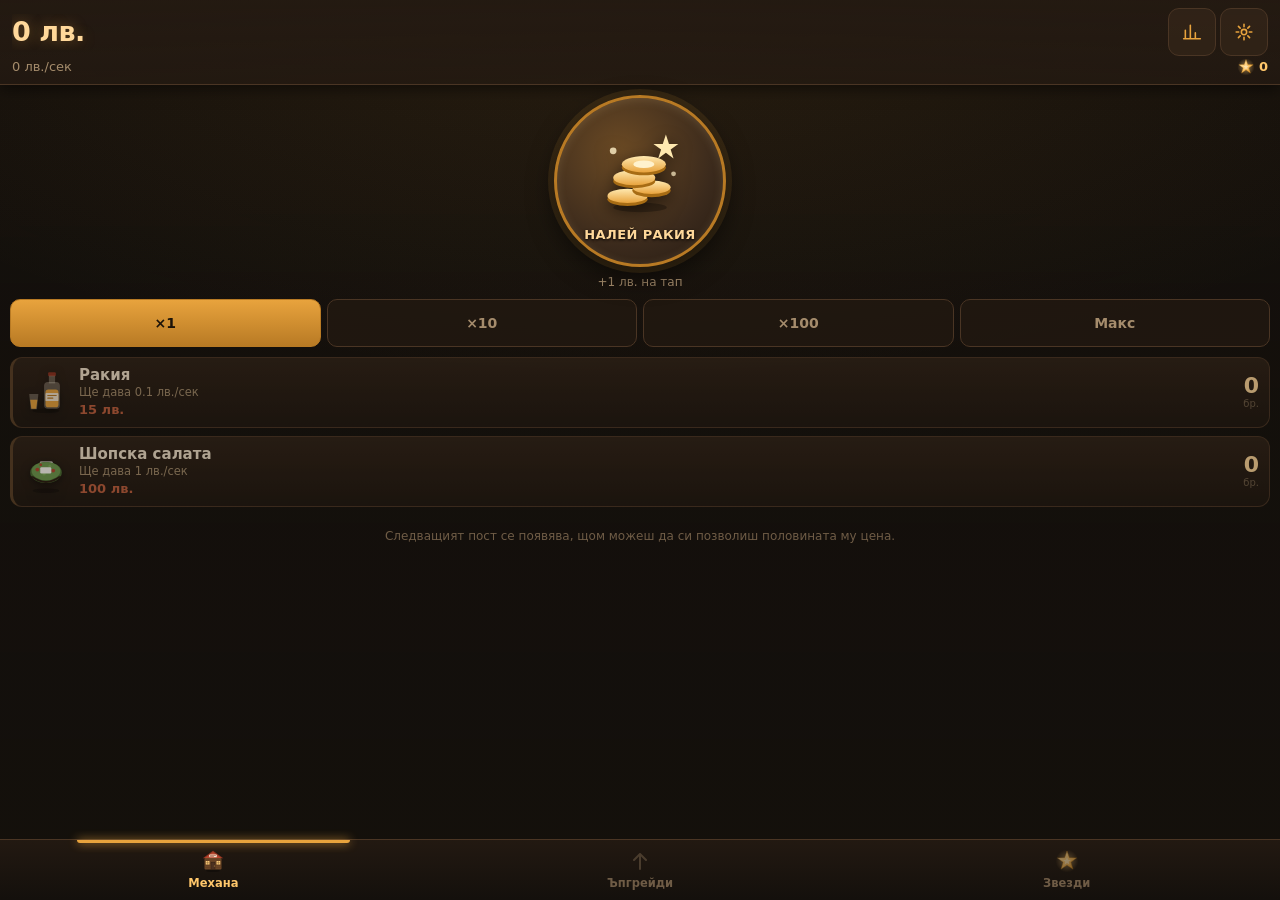
==== site/index.html @ 4d3630bf "Опакова играта като PWA и добавя публикуване през GitHub Pages Инсталируемост - manifest.webmanifest" ====
<!doctype html>
<html lang="bg">
<head>
<meta charset="utf-8">
<meta name="viewport" content="width=device-width, initial-scale=1, maximum-scale=1, user-scalable=no, viewport-fit=cover">
<meta name="color-scheme" content="dark">
<meta name="theme-color" content="#14100c">
<meta name="mobile-web-app-capable" content="yes">
<meta name="apple-mobile-web-app-status-bar-style" content="black-translucent">
<title>Механата</title>
<link rel="manifest" href="manifest.webmanifest">
<link rel="apple-touch-icon" href="apple-touch-icon.png">
<link rel="icon" href="icon-192.png" type="image/png">

<style>
:root{
  --bg:#14100c;
  --wood:#241a12;
  --wood2:#2f2118;
  --wood3:#3b2a1c;
  --line:#4a3524;
  --amber:#e8a33d;
  --amber-d:#b87a24;
  --gold:#ffc76b;
  --candle:#ffd89a;
  --text:#f2e3cb;
  --muted:#a58c6c;
  --dim:#6f5c46;
  --ok:#8fbf6a;
  --bad:#c0603e;
  --tab-h:60px;
  --hdr-h:74px;
}
*{box-sizing:border-box;margin:0;padding:0;
  -webkit-tap-highlight-color:transparent;
  -webkit-touch-callout:none;
  -webkit-user-select:none;user-select:none;
  touch-action:manipulation;}
html,body{height:100%;overflow:hidden;overscroll-behavior:none;background:var(--bg);}
body{
  font-family:system-ui,-apple-system,"Segoe UI",Roboto,"Noto Sans",Arial,sans-serif;
  color:var(--text);
  font-size:15px;
  line-height:1.3;
}
img{display:block;pointer-events:none;}
button{font:inherit;color:inherit;background:none;border:none;cursor:pointer;}

/* ---------- background ---------- */
#bg{position:fixed;inset:0;z-index:0;background-size:cover;background-position:center;
    filter:brightness(.28) saturate(.75);}
#bgTint{position:fixed;inset:0;z-index:1;pointer-events:none;
  background:
    radial-gradient(120% 70% at 50% 0%, rgba(232,163,61,.10), transparent 60%),
    linear-gradient(180deg, rgba(20,16,12,.72) 0%, rgba(20,16,12,.86) 45%, rgba(20,16,12,.95) 100%);}

/* ---------- shell ---------- */
#app{position:relative;z-index:2;display:flex;flex-direction:column;
  /* JS презаписва това с точния window.innerHeight — dvh не се поддържа
     от по-старите Android WebView-та и там списъците спираха да се скролват */
  height:100vh;height:100dvh;}

header{
  flex:0 0 auto;
  padding:calc(env(safe-area-inset-top) + 8px) 12px 8px;
  background:linear-gradient(180deg,rgba(36,26,18,.96),rgba(36,26,18,.80));
  border-bottom:1px solid var(--line);
  box-shadow:0 4px 14px rgba(0,0,0,.5);
}
.hrow1{display:flex;align-items:center;gap:8px;}
#money{font-size:27px;font-weight:800;letter-spacing:-.5px;color:var(--candle);
  text-shadow:0 0 14px rgba(232,163,61,.35);white-space:nowrap;
  overflow:hidden;text-overflow:ellipsis;flex:1 1 auto;min-width:0;}
.hbtns{display:flex;gap:4px;flex:0 0 auto;}
.hbtn{width:48px;height:48px;display:grid;place-items:center;border-radius:11px;
  border:1px solid var(--line);background:rgba(59,42,28,.55);}
.hbtn svg{width:20px;height:20px;fill:none;stroke:var(--amber);stroke-width:1.9;
  stroke-linecap:round;stroke-linejoin:round;}
.hbtn:active{background:rgba(232,163,61,.22);}
.hrow2{display:flex;align-items:center;gap:8px;margin-top:2px;}
#rate{font-size:13px;color:var(--muted);flex:1 1 auto;min-width:0;
  white-space:nowrap;overflow:hidden;text-overflow:ellipsis;}
#starBox{display:flex;align-items:center;gap:4px;flex:0 0 auto;
  font-size:13px;font-weight:700;color:var(--gold);}
#starBox img{width:18px;height:18px;}
#boostBar{display:none;margin-top:6px;font-size:12px;font-weight:700;
  color:#14100c;background:linear-gradient(90deg,var(--gold),var(--amber));
  border-radius:8px;padding:4px 8px;text-align:center;}
#boostBar.on{display:block;}

main{flex:1 1 auto;position:relative;min-height:0;}
.screen{position:absolute;inset:0;display:none;flex-direction:column;min-height:0;}
.screen.active{display:flex;}
.scroll{flex:1 1 auto;min-height:0;overflow-y:auto;overflow-x:hidden;
  -webkit-overflow-scrolling:touch;overscroll-behavior:contain;
  touch-action:pan-y;                 /* изрично, вместо да разчитаме на manipulation */
  padding:8px 10px 14px;}

/* ---------- tap zone ---------- */
.tapzone{flex:0 0 auto;display:grid;place-items:center;padding:10px 0 6px;position:relative;}
#tapBtn{width:172px;height:172px;border-radius:50%;position:relative;
  background:radial-gradient(circle at 38% 32%, #6b4a24 0%, #3b2a1c 62%, #241a12 100%);
  border:3px solid var(--amber-d);
  box-shadow:0 0 0 6px rgba(232,163,61,.10), 0 10px 26px rgba(0,0,0,.6),
             inset 0 2px 10px rgba(255,215,150,.16);
  display:grid;place-items:center;transition:transform .07s ease-out;}
#tapBtn img{width:92px;height:92px;margin-bottom:22px;
  filter:drop-shadow(0 4px 8px rgba(0,0,0,.55));}
#tapBtn .cap{position:absolute;bottom:20px;left:0;right:0;text-align:center;
  font-size:13px;font-weight:800;letter-spacing:.4px;color:var(--candle);
  text-shadow:0 1px 3px #000;}
#tapBtn.bump{transform:scale(.93);}
#tapHint{margin-top:2px;font-size:12px;color:var(--muted);text-align:center;}
.float{position:absolute;left:50%;top:44%;transform:translateX(-50%);
  font-size:19px;font-weight:800;color:var(--candle);text-shadow:0 2px 6px #000;
  pointer-events:none;animation:fly .85s ease-out forwards;white-space:nowrap;z-index:5;}
@keyframes fly{0%{opacity:1;transform:translate(-50%,0) scale(.9);}
  25%{transform:translate(-50%,-18px) scale(1.12);}
  100%{opacity:0;transform:translate(-50%,-78px) scale(1);}}
.float.crit{font-size:26px;color:#fff0c4;
  text-shadow:0 0 12px var(--amber),0 2px 6px #000;animation-duration:1.15s;}

/* превключвател за покупка на едро */
.buybar{display:flex;gap:6px;margin:0 0 10px;}
.buybar button{flex:1 1 0;min-height:48px;border-radius:10px;font-weight:800;font-size:14px;
  border:1px solid var(--line);background:rgba(36,26,18,.7);color:var(--muted);}
.buybar button.on{background:linear-gradient(180deg,var(--amber),var(--amber-d));
  color:#1d1409;border-color:var(--amber-d);}
.rqty{font-size:11px;color:var(--dim);}

/* ---------- lists ---------- */
.sechead{font-size:12px;font-weight:800;letter-spacing:1.4px;text-transform:uppercase;
  color:var(--dim);margin:10px 2px 6px;}
.sechead:first-child{margin-top:2px;}
/* подредба по полезност: изгодните горе, купените долу */
#upgList{display:flex;flex-direction:column;}
#upgList .sechead{order:-1;}
#upgList #upgHint{order:99;}

.row{width:100%;display:flex;align-items:center;gap:10px;text-align:left;
  background:linear-gradient(180deg,rgba(59,42,28,.72),rgba(36,26,18,.72));
  border:1px solid var(--line);border-left:3px solid var(--amber-d);
  border-radius:12px;padding:8px 10px;margin-bottom:8px;min-height:66px;}
.row:active{transform:scale(.985);}
.row.locked{opacity:.42;filter:grayscale(.55);border-left-color:#4a3524;}
.row.poor{opacity:.7;border-left-color:#5b4127;}
.row.done{opacity:.55;border-left-color:var(--ok);}
.row img.ic{width:46px;height:46px;flex:0 0 auto;
  filter:drop-shadow(0 2px 4px rgba(0,0,0,.5));}
.rmid{flex:1 1 auto;min-width:0;}
.rname{font-size:15px;font-weight:700;white-space:nowrap;overflow:hidden;text-overflow:ellipsis;}
.rsub{font-size:11.5px;color:var(--muted);white-space:nowrap;overflow:hidden;text-overflow:ellipsis;}
.rprice{font-size:13px;font-weight:800;color:var(--gold);margin-top:2px;}
.row.poor .rprice{color:var(--bad);}
.rright{flex:0 0 auto;text-align:right;min-width:34px;}
.rcount{font-size:22px;font-weight:800;color:var(--candle);line-height:1;}
.rtag{font-size:10px;color:var(--dim);}
.pop{animation:pop .5s cubic-bezier(.2,1.6,.4,1);}
@keyframes pop{0%{transform:scale(.6) translateY(14px);opacity:0;}
  60%{transform:scale(1.05) translateY(0);opacity:1;}100%{transform:scale(1);}}

/* ---------- panels ---------- */
.panel{background:linear-gradient(180deg,rgba(59,42,28,.7),rgba(36,26,18,.7));
  border:1px solid var(--line);border-radius:14px;padding:14px;margin-bottom:10px;}
.panel h2{font-size:16px;margin-bottom:8px;color:var(--candle);}
.panel p{font-size:13px;color:var(--muted);margin-bottom:6px;}
.big{font-size:30px;font-weight:800;color:var(--gold);
  display:flex;align-items:center;gap:8px;justify-content:center;margin:6px 0;}
.big img{width:30px;height:30px;}
.btn{display:block;width:100%;min-height:52px;border-radius:12px;font-weight:800;
  font-size:16px;border:1px solid var(--amber-d);
  background:linear-gradient(180deg,var(--amber),var(--amber-d));color:#1d1409;
  box-shadow:0 4px 0 #7d5216;margin-top:8px;}
.btn:active{transform:translateY(3px);box-shadow:0 1px 0 #7d5216;}
.btn[disabled]{opacity:.4;background:#4a3524;color:var(--muted);
  border-color:#4a3524;box-shadow:none;transform:none;}
.btn.ghost{background:rgba(59,42,28,.6);color:var(--text);border-color:var(--line);
  box-shadow:0 4px 0 #1c1309;}
.btn.danger{background:linear-gradient(180deg,#c0603e,#8d3f26);color:#fff;
  border-color:#8d3f26;box-shadow:0 4px 0 #5c2717;}
.stat{display:flex;justify-content:space-between;gap:10px;font-size:14px;
  padding:8px 2px;border-bottom:1px dashed rgba(122,92,62,.35);}
.stat:last-child{border-bottom:none;}
.stat b{color:var(--candle);font-weight:700;text-align:right;white-space:nowrap;}
.stat span{min-width:0;}

.achv{display:flex;gap:10px;align-items:center;padding:9px 10px;border-radius:11px;
  border:1px solid var(--line);margin-bottom:7px;background:rgba(36,26,18,.6);}
.achv.got{border-color:var(--ok);background:rgba(80,110,58,.16);}
.achv .amark{width:30px;height:30px;flex:0 0 auto;border-radius:50%;display:grid;
  place-items:center;font-size:15px;font-weight:800;border:1px solid var(--line);
  background:rgba(20,16,12,.7);color:var(--dim);}
.achv.got .amark{color:var(--ok);border-color:var(--ok);}
.achv .an{font-size:14px;font-weight:700;}
.achv .ad{font-size:11.5px;color:var(--muted);}
.achv:not(.got) .an{color:var(--dim);}

/* ---------- tabs ---------- */
nav{flex:0 0 auto;display:flex;
  border-top:1px solid var(--line);
  background:linear-gradient(180deg,rgba(36,26,18,.96),rgba(20,16,12,.99));
  padding-bottom:env(safe-area-inset-bottom);}
nav button{flex:1 1 0;min-height:var(--tab-h);min-width:48px;display:flex;
  flex-direction:column;align-items:center;justify-content:center;gap:3px;
  font-size:11.5px;font-weight:700;color:var(--dim);position:relative;padding:6px 2px;}
nav button img,nav button svg{width:24px;height:24px;opacity:.55;}
nav button svg{fill:none;stroke:currentColor;stroke-width:2;stroke-linecap:round;stroke-linejoin:round;}
nav button.active{color:var(--gold);}
nav button.active img,nav button.active svg{opacity:1;}
nav button.active::before{content:"";position:absolute;top:0;left:18%;right:18%;height:3px;
  border-radius:0 0 3px 3px;background:var(--amber);box-shadow:0 0 10px var(--amber);}
nav button .dot{position:absolute;top:7px;right:30%;width:8px;height:8px;border-radius:50%;
  background:var(--ok);box-shadow:0 0 8px var(--ok);display:none;}
nav button.hasnew .dot{display:block;}

/* ---------- modal ---------- */
#modalRoot{position:fixed;inset:0;z-index:60;display:none;
  align-items:center;justify-content:center;padding:18px;
  background:rgba(8,6,4,.78);backdrop-filter:blur(3px);}
#modalRoot.on{display:flex;}
.mbox{width:100%;max-width:340px;max-height:82vh;overflow-y:auto;
  background:linear-gradient(180deg,#3b2a1c,#241a12);
  border:1px solid var(--amber-d);border-radius:16px;padding:18px;
  box-shadow:0 18px 50px rgba(0,0,0,.75);animation:pop .28s ease-out;}
.mbox h3{font-size:19px;color:var(--candle);margin-bottom:10px;}
.mbox .mtxt{font-size:14px;color:var(--text);line-height:1.5;}
.mbox .mtxt em{color:var(--gold);font-style:normal;font-weight:800;}

/* ---------- full overlay screens ---------- */
.sheet{position:fixed;inset:0;z-index:50;display:none;flex-direction:column;
  background:linear-gradient(180deg,#1d150e,#14100c);}
.sheet.on{display:flex;}
.sheethdr{flex:0 0 auto;display:flex;align-items:center;gap:10px;
  padding:calc(env(safe-area-inset-top) + 10px) 12px 10px;
  border-bottom:1px solid var(--line);background:rgba(36,26,18,.9);}
.sheethdr h2{flex:1 1 auto;font-size:18px;color:var(--candle);}
.xbtn{width:48px;height:48px;display:grid;place-items:center;border-radius:12px;
  border:1px solid var(--line);font-size:22px;color:var(--amber);}
.sheet .scroll{padding:12px 12px calc(env(safe-area-inset-bottom) + 20px);}

/* ---------- toasts ---------- */
#toasts{position:fixed;left:10px;right:10px;z-index:70;
  top:calc(env(safe-area-inset-top) + 82px);
  display:flex;flex-direction:column;gap:7px;pointer-events:none;align-items:center;}
.toast{max-width:340px;width:100%;
  background:linear-gradient(180deg,#4a3520,#2b1f14);
  border:1px solid var(--amber);border-left:4px solid var(--gold);
  border-radius:11px;padding:7px 11px;box-shadow:0 8px 22px rgba(0,0,0,.6);
  animation:tin .3s ease-out;opacity:.97;}
.toast.out{animation:tout .35s ease-in forwards;}
.toast .tt{font-size:13px;font-weight:800;color:var(--gold);line-height:1.25;}
.toast .td{font-size:11.5px;color:var(--text);line-height:1.25;}
@keyframes tin{from{opacity:0;transform:translateY(-18px);}to{opacity:1;transform:none;}}
@keyframes tout{to{opacity:0;transform:translateY(-14px);}}

/* ---------- random event ---------- */
#eventHost{position:fixed;right:6px;top:38%;z-index:55;display:none;}
#eventHost.on{display:block;}
#eventBtn{width:74px;height:74px;display:grid;place-items:center;border-radius:50%;
  background:radial-gradient(circle,rgba(255,199,107,.32),rgba(255,199,107,0) 70%);
  animation:wob 1.1s ease-in-out infinite;}
#eventBtn img{width:60px;height:60px;filter:drop-shadow(0 0 12px rgba(255,199,107,.95));}
@keyframes wob{0%,100%{transform:scale(1) rotate(-7deg);}50%{transform:scale(1.14) rotate(7deg);}}

.hint{font-size:12px;color:var(--dim);text-align:center;padding:14px 6px;}
.warn{font-size:12px;color:var(--bad);text-align:center;padding:10px 6px;line-height:1.5;}
@media (max-height:620px){
  #tapBtn{width:150px;height:150px;}
  #tapBtn img{width:78px;height:78px;margin-bottom:20px;}
  #money{font-size:24px;}
}
</style>
</head>
<body>

<div id="bg"></div>
<div id="bgTint"></div>

<div id="app">

  <header>
    <div class="hrow1">
      <div id="money">0 лв.</div>
      <div class="hbtns">
        <button class="hbtn" id="btnStats" aria-label="Статистика">
          <svg viewBox="0 0 24 24"><path d="M4 20V10M10 20V4M16 20v-7M22 20H2"/></svg>
        </button>
        <button class="hbtn" id="btnSettings" aria-label="Настройки">
          <svg viewBox="0 0 24 24"><circle cx="12" cy="12" r="3.2"/><path d="M12 2.6v3M12 18.4v3M2.6 12h3M18.4 12h3M5.3 5.3l2.1 2.1M16.6 16.6l2.1 2.1M18.7 5.3l-2.1 2.1M7.4 16.6l-2.1 2.1"/></svg>
        </button>
      </div>
    </div>
    <div class="hrow2">
      <div id="rate">0 лв./сек</div>
      <div id="starBox"><img id="starIco" alt=""><span id="starNum">0</span></div>
    </div>
    <div id="boostBar"></div>
  </header>

  <main>
    <!-- ===== Механа ===== -->
    <section class="screen active" id="scr-mehana">
      <div class="tapzone">
        <button id="tapBtn" aria-label="Налей ракия">
          <img id="tapIco" alt="">
          <span class="cap">НАЛЕЙ РАКИЯ</span>
        </button>
      </div>
      <div id="tapHint">+0 лв. на тап</div>
      <div class="scroll" id="genList"></div>
    </section>

    <!-- ===== Ъпгрейди ===== -->
    <section class="screen" id="scr-upg">
      <div class="scroll" id="upgList"></div>
    </section>

    <!-- ===== Звезди ===== -->
    <section class="screen" id="scr-star">
      <div class="scroll" id="starPane"></div>
    </section>
  </main>

  <nav>
    <button class="tab active" data-scr="mehana"><img id="tabIcoM" alt="">Механа</button>
    <button class="tab" data-scr="upg">
      <svg viewBox="0 0 24 24"><path d="M12 20V5M6 11l6-6 6 6"/></svg>Ъпгрейди
      <span class="dot"></span>
    </button>
    <button class="tab" data-scr="star"><img id="tabIcoS" alt="">Звезди<span class="dot"></span></button>
  </nav>
</div>

<!-- ===== Статистика ===== -->
<div class="sheet" id="sheetStats">
  <div class="sheethdr"><h2>Статистика</h2><button class="xbtn" data-close="sheetStats">✕</button></div>
  <div class="scroll" id="statsPane"></div>
</div>

<!-- ===== Настройки ===== -->
<div class="sheet" id="sheetSet">
  <div class="sheethdr"><h2>Настройки</h2><button class="xbtn" data-close="sheetSet">✕</button></div>
  <div class="scroll" id="setPane"></div>
</div>

<div id="toasts"></div>
<div id="modalRoot"><div class="mbox" id="mbox"></div></div>
<div id="eventHost"><button id="eventBtn"><img id="eventIco" alt=""></button></div>

<!-- =================================================================== -->
<!-- =================================================================== -->
<!-- ============== ICONS: BEGIN MEHANA_ASSETS ========================= -->
<!--                                                                     -->
<!--  ЗАМЕСТИТЕЛ. Мрежовият достъп до CloudFront адреса е блокиран от     -->
<!--  egress политиката на тази сесия, затова истинският icons.js не      -->
<!--  можа да бъде свален. Иконите тук са чист SVG (data URI) със         -->
<!--  същите ключове и размери: 192x192, fon = 960x540.                   -->
<!--                                                                     -->
<!--  Нарочно БЕЗ canvas и без toDataURL: четенето от canvas е първото    -->
<!--  нещо, което се чупи в WebView и при отваряне през content:// URI,   -->
<!--  а SVG data URI се рисува навсякъде.                                 -->
<!--                                                                     -->
<!--  ЗА ДА СЛОЖИШ ИСТИНСКИТЕ ИКОНИ: изтрий всичко между този коментар    -->
<!--  и "ICONS: END", и постави дословно съдържанието на icons.js в един  -->
<!--  script таг. Нищо друго в файла не се променя.                       -->
<!-- =================================================================== -->
<script>
(function(){
  function S(body,w,h){
    w=w||192;h=h||192;
    return 'data:image/svg+xml;charset=UTF-8,'+encodeURIComponent(
      '<svg xmlns="http://www.w3.org/2000/svg" width="'+w+'" height="'+h+'" '+
      'viewBox="0 0 '+w+' '+h+'">'+body+'</svg>');
  }
  var SH='<ellipse cx="96" cy="174" rx="56" ry="10" fill="rgba(0,0,0,.28)"/>';
  var A={};

  A.rakia=S(SH+
    '<polygon points="26,104 64,104 58,168 32,168" fill="rgba(255,240,215,.30)"/>'+
    '<polygon points="30,128 60,128 55,166 35,166" fill="#e8a33d"/>'+
    '<rect x="105" y="14" width="32" height="16" rx="4" fill="#8d3220"/>'+
    '<rect x="108" y="28" width="26" height="32" fill="rgba(255,240,215,.30)"/>'+
    '<rect x="88" y="54" width="66" height="112" rx="16" fill="rgba(255,240,215,.30)"/>'+
    '<rect x="94" y="86" width="54" height="74" rx="12" fill="#e8a33d"/>'+
    '<rect x="94" y="100" width="54" height="34" rx="4" fill="#f2e3cb"/>'+
    '<rect x="101" y="108" width="40" height="5" rx="2" fill="#b87a24"/>'+
    '<rect x="101" y="119" width="26" height="5" rx="2" fill="#b87a24"/>');

  A.salata=S(SH+
    '<rect x="64" y="58" width="66" height="42" rx="8" fill="#f7f1e4"/>'+
    '<rect x="70" y="52" width="54" height="20" rx="5" fill="#fffdf6"/>'+
    '<ellipse cx="96" cy="98" rx="66" ry="44" fill="#4a6d33"/>'+
    '<ellipse cx="96" cy="92" rx="60" ry="38" fill="#6f9c4f"/>'+
    '<circle cx="60" cy="86" r="8" fill="#b8462f"/>'+
    '<circle cx="126" cy="90" r="8" fill="#b8462f"/>'+
    '<circle cx="88" cy="104" r="7" fill="#7fb05a"/>'+
    '<circle cx="112" cy="72" r="6" fill="#7fb05a"/>'+
    '<circle cx="74" cy="66" r="6" fill="#b8462f"/>'+
    '<rect x="72" y="76" width="46" height="26" rx="5" fill="#fffdf6"/>'+
    '<path d="M30 114 Q96 170 162 114 L150 114 Q96 154 42 114 Z" fill="#2a1c11"/>');

  A.meze=S(SH+
    '<ellipse cx="96" cy="110" rx="74" ry="40" fill="#d9c9ac"/>'+
    '<ellipse cx="96" cy="106" rx="64" ry="33" fill="#f7f1e4"/>'+
    '<polygon points="52,74 84,66 80,84 50,88" fill="#c9a44a"/>'+
    '<circle cx="64" cy="100" r="17" fill="#9b3b2c"/>'+
    '<circle cx="64" cy="100" r="12" fill="#c25541"/>'+
    '<circle cx="92" cy="110" r="17" fill="#7d3a26"/>'+
    '<circle cx="92" cy="110" r="12" fill="#a35236"/>'+
    '<rect x="112" y="88" width="34" height="26" rx="4" fill="#fffbef"/>'+
    '<rect x="122" y="110" width="30" height="22" rx="4" fill="#fff6e0"/>'+
    '<circle cx="132" cy="74" r="10" fill="#4a6d33"/>'+
    '<circle cx="148" cy="82" r="8" fill="#6f9c4f"/>');

  A.skara=S(SH+
    '<circle cx="58" cy="42" r="13" fill="rgba(242,227,203,.18)"/>'+
    '<circle cx="84" cy="32" r="13" fill="rgba(242,227,203,.18)"/>'+
    '<circle cx="110" cy="42" r="13" fill="rgba(242,227,203,.18)"/>'+
    '<circle cx="136" cy="32" r="13" fill="rgba(242,227,203,.18)"/>'+
    '<rect x="26" y="74" width="32" height="18" rx="9" fill="#8a5a34"/>'+
    '<rect x="30" y="77" width="24" height="7" rx="4" fill="#a06c40"/>'+
    '<rect x="64" y="74" width="32" height="18" rx="9" fill="#8a5a34"/>'+
    '<rect x="68" y="77" width="24" height="7" rx="4" fill="#a06c40"/>'+
    '<rect x="102" y="74" width="32" height="18" rx="9" fill="#8a5a34"/>'+
    '<rect x="106" y="77" width="24" height="7" rx="4" fill="#a06c40"/>'+
    '<rect x="140" y="74" width="32" height="18" rx="9" fill="#8a5a34"/>'+
    '<rect x="144" y="77" width="24" height="7" rx="4" fill="#a06c40"/>'+
    '<rect x="22" y="96" width="148" height="20" rx="6" fill="#3a3a3a"/>'+
    '<g stroke="#5c5c5c" stroke-width="5">'+
      '<path d="M30 96v20M52 96v20M74 96v20M96 96v20M118 96v20M140 96v20M162 96v20"/></g>'+
    '<rect x="30" y="116" width="132" height="18" rx="7" fill="#2b2b2b"/>'+
    '<rect x="26" y="134" width="140" height="12" rx="5" fill="#1e1e1e"/>'+
    '<circle cx="46" cy="128" r="5" fill="#ff7a2f"/>'+
    '<circle cx="96" cy="130" r="6" fill="#ff9d3d"/>'+
    '<circle cx="146" cy="128" r="5" fill="#ff7a2f"/>');

  A.gaida=S(SH+
    '<g stroke-linecap="round" fill="none">'+
      '<path d="M120 74L168 20" stroke="#5a3a1e" stroke-width="10"/>'+
      '<path d="M70 84L24 44" stroke="#6b4526" stroke-width="9"/>'+
      '<path d="M104 150L150 170" stroke="#5a3a1e" stroke-width="8"/></g>'+
    '<rect x="157" y="8" width="21" height="22" rx="6" fill="#f2e3cb"/>'+
    '<rect x="14" y="34" width="21" height="20" rx="6" fill="#f2e3cb"/>'+
    '<ellipse cx="96" cy="110" rx="60" ry="48" fill="#7a4a24"/>'+
    '<ellipse cx="88" cy="102" rx="44" ry="34" fill="#95602f"/>'+
    '<rect x="142" y="158" width="26" height="16" rx="6" fill="#f2e3cb"/>'+
    '<circle cx="64" cy="92" r="7" fill="#f2e3cb"/>'+
    '<circle cx="116" cy="88" r="6" fill="#ffc76b"/>'+
    '<path d="M52 78Q96 56 140 78" stroke="#ffc76b" stroke-width="4" fill="none"/>');

  A.izba=S(SH+
    '<rect x="34" y="36" width="124" height="124" rx="34" fill="#6b4526"/>'+
    '<rect x="44" y="36" width="104" height="124" rx="26" fill="#8a5a30"/>'+
    '<g fill="#5a3a1e">'+
      '<rect x="52" y="40" width="4" height="116"/><rect x="74" y="40" width="4" height="116"/>'+
      '<rect x="96" y="40" width="4" height="116"/><rect x="118" y="40" width="4" height="116"/>'+
      '<rect x="140" y="40" width="4" height="116"/></g>'+
    '<rect x="28" y="58" width="136" height="16" rx="6" fill="#3f3f45"/>'+
    '<rect x="28" y="120" width="136" height="16" rx="6" fill="#3f3f45"/>'+
    '<circle cx="96" cy="96" r="16" fill="#c98c3c"/>'+
    '<circle cx="96" cy="96" r="9" fill="#7a4a24"/>'+
    '<rect x="86" y="158" width="20" height="20" rx="4" fill="#3f3f45"/>'+
    '<rect x="90" y="176" width="12" height="10" rx="3" fill="#2b2b2b"/>');

  A.terasa=S(SH+
    '<path d="M96 16C142 20 170 52 176 88L16 88C22 52 50 20 96 16Z" fill="#b8462f"/>'+
    '<path d="M96 16C112 30 120 56 122 88L70 88C72 56 80 30 96 16Z" fill="#f2e3cb"/>'+
    '<rect x="92" y="16" width="8" height="124" fill="#6b4526"/>'+
    '<ellipse cx="96" cy="140" rx="52" ry="14" fill="#8a5a30"/>'+
    '<rect x="44" y="140" width="104" height="8" rx="3" fill="#6b4526"/>'+
    '<rect x="60" y="148" width="8" height="28" rx="3" fill="#5a3a1e"/>'+
    '<rect x="124" y="148" width="8" height="28" rx="3" fill="#5a3a1e"/>'+
    '<rect x="83" y="112" width="20" height="28" rx="6" fill="rgba(255,240,215,.34)"/>'+
    '<rect x="86" y="124" width="14" height="16" rx="4" fill="#e8a33d"/>');

  (function(){
    var b='<path d="M30 86Q96 58 162 86" stroke="#ffc76b" stroke-width="6" fill="none" '+
          'stroke-linecap="round"/>';
    var xs=[40,96,152],cols=['#b8462f','#f2e3cb','#e8a33d'];
    for(var i=0;i<3;i++){
      var x=xs[i],c=cols[i];
      b+='<circle cx="'+x+'" cy="62" r="15" fill="#e8c79c"/>'+
         '<rect x="'+(x-13)+'" y="74" width="26" height="10" rx="4" fill="'+
           (i===1?'#2a1c11':'#b8462f')+'"/>'+
         '<polygon points="'+x+',78 '+(x+18)+',126 '+(x-18)+',126" fill="'+c+'"/>'+
         '<g stroke="#e8c79c" stroke-width="8" stroke-linecap="round">'+
           '<path d="M'+(x-8)+' 126L'+(x-12)+' 156"/>'+
           '<path d="M'+(x+8)+' 126L'+(x+12)+' 156"/></g>'+
         '<g stroke="#2a1c11" stroke-width="8" stroke-linecap="round">'+
           '<path d="M'+(x-17)+' 160L'+(x-7)+' 160"/>'+
           '<path d="M'+(x+7)+' 160L'+(x+17)+' 160"/></g>';
    }
    A.horo=S(SH+b);
  })();

  A.avtobus=S(SH+
    '<rect x="20" y="42" width="80" height="14" rx="6" fill="#2a1c11"/>'+
    '<rect x="26" y="45" width="68" height="8" rx="4" fill="#ffc76b"/>'+
    '<rect x="14" y="56" width="164" height="84" rx="18" fill="#c8452f"/>'+
    '<rect x="14" y="96" width="164" height="10" fill="#f2e3cb"/>'+
    '<g fill="#9fd0e8">'+
      '<rect x="26" y="68" width="30" height="24" rx="5"/>'+
      '<rect x="64" y="68" width="30" height="24" rx="5"/>'+
      '<rect x="102" y="68" width="30" height="24" rx="5"/></g>'+
    '<rect x="146" y="64" width="28" height="28" rx="6" fill="#bfe2f2"/>'+
    '<g fill="#e8c79c">'+
      '<circle cx="41" cy="80" r="7"/><circle cx="79" cy="80" r="7"/>'+
      '<circle cx="117" cy="80" r="7"/></g>'+
    '<circle cx="52" cy="142" r="20" fill="#20201f"/>'+
    '<circle cx="52" cy="142" r="9" fill="#8a8a8a"/>'+
    '<circle cx="142" cy="142" r="20" fill="#20201f"/>'+
    '<circle cx="142" cy="142" r="9" fill="#8a8a8a"/>'+
    '<circle cx="170" cy="118" r="7" fill="#ffc76b"/>');

  A.mehana=S(SH+
    '<polygon points="96,14 178,74 14,74" fill="#8d3220"/>'+
    '<polygon points="96,26 164,72 28,72" fill="#b8462f"/>'+
    '<rect x="28" y="72" width="136" height="92" rx="8" fill="#6b4526"/>'+
    '<g fill="#5a3a1e">'+
      '<rect x="30" y="86" width="132" height="3"/><rect x="30" y="101" width="132" height="3"/>'+
      '<rect x="30" y="116" width="132" height="3"/><rect x="30" y="131" width="132" height="3"/>'+
      '<rect x="30" y="146" width="132" height="3"/></g>'+
    '<rect x="38" y="96" width="30" height="28" rx="4" fill="#ffcf7a"/>'+
    '<rect x="124" y="96" width="30" height="28" rx="4" fill="#ffcf7a"/>'+
    '<g stroke="#5a3a1e" stroke-width="3">'+
      '<path d="M53 96v28M38 110h30M139 96v28M124 110h30"/></g>'+
    '<rect x="78" y="104" width="36" height="60" rx="4" fill="#3a2515"/>'+
    '<rect x="82" y="108" width="28" height="52" rx="3" fill="#4d3120"/>'+
    '<circle cx="106" cy="136" r="3.5" fill="#ffc76b"/>'+
    '<rect x="66" y="44" width="60" height="22" rx="5" fill="#f2e3cb"/>'+
    '<rect x="72" y="50" width="48" height="4" rx="2" fill="#8d3220"/>'+
    '<rect x="72" y="58" width="32" height="4" rx="2" fill="#8d3220"/>');

  A.zvezda=S(
    '<defs>'+
      '<radialGradient id="zg"><stop offset="0" stop-color="#ffd78c" stop-opacity=".55"/>'+
      '<stop offset="1" stop-color="#ffc76b" stop-opacity="0"/></radialGradient>'+
      '<linearGradient id="zl" x1="0" y1="0" x2="1" y2="1">'+
      '<stop offset="0" stop-color="#fff0c4"/><stop offset=".5" stop-color="#ffc76b"/>'+
      '<stop offset="1" stop-color="#d98f22"/></linearGradient>'+
    '</defs>'+
    '<circle cx="96" cy="96" r="92" fill="url(#zg)"/>'+
    '<path d="M96 16L115.4 69.3L172.1 71.3L127.4 106.2L143 160.7L96 129L49 160.7'+
      'L64.6 106.2L19.9 71.3L76.6 69.3Z" fill="url(#zl)" stroke="#a76c14" stroke-width="4" '+
      'stroke-linejoin="round"/>'+
    '<path d="M96 64L104.2 86.6L128.1 87.5L109.3 102.2L115.9 125.1L96 111.8L76.1 125.1'+
      'L82.7 102.2L63.9 87.5L87.8 86.6Z" fill="rgba(255,250,225,.55)"/>');

  A.moneti=S(SH+
    '<defs><linearGradient id="cg" x1="0" y1="0" x2="0" y2="1">'+
      '<stop offset="0" stop-color="#ffe9b0"/><stop offset="1" stop-color="#e8a33d"/>'+
    '</linearGradient></defs>'+
    '<g>'+
      '<ellipse cx="70" cy="157" rx="42" ry="14" fill="#a76c14"/>'+
      '<ellipse cx="70" cy="150" rx="42" ry="15" fill="url(#cg)"/>'+
      '<ellipse cx="120" cy="139" rx="40" ry="14" fill="#a76c14"/>'+
      '<ellipse cx="120" cy="132" rx="40" ry="14" fill="url(#cg)"/>'+
      '<ellipse cx="84" cy="119" rx="44" ry="15" fill="#a76c14"/>'+
      '<ellipse cx="84" cy="112" rx="44" ry="16" fill="url(#cg)"/>'+
      '<ellipse cx="104" cy="91" rx="46" ry="16" fill="#a76c14"/>'+
      '<ellipse cx="104" cy="84" rx="46" ry="17" fill="url(#cg)"/>'+
      '<ellipse cx="104" cy="84" rx="22" ry="8" fill="#fff2cd"/></g>'+
    '<path d="M150 22L156.5 41.5L176 41.5L160 53L166 72L150 60L134 72L140 53L124 41.5'+
      'L143.5 41.5Z" fill="#ffe9b0"/>'+
    '<circle cx="40" cy="56" r="7" fill="rgba(255,240,200,.8)"/>'+
    '<circle cx="166" cy="104" r="5" fill="rgba(255,240,200,.7)"/>');

  A.fon=S(
    '<defs>'+
      '<linearGradient id="f1" x1="0" y1="0" x2="0" y2="1">'+
        '<stop offset="0" stop-color="#2c1e13"/><stop offset=".55" stop-color="#1e150d"/>'+
        '<stop offset="1" stop-color="#120d08"/></linearGradient>'+
      '<radialGradient id="f2"><stop offset="0" stop-color="#ffc46e" stop-opacity=".34"/>'+
        '<stop offset="1" stop-color="#ffc46e" stop-opacity="0"/></radialGradient>'+
      '<radialGradient id="f3"><stop offset="0" stop-color="#000" stop-opacity="0"/>'+
        '<stop offset="1" stop-color="#000" stop-opacity=".75"/></radialGradient>'+
    '</defs>'+
    '<rect width="960" height="540" fill="url(#f1)"/>'+
    '<g stroke="rgba(0,0,0,.35)" stroke-width="2">'+
      '<path d="M0 28h960M0 74h960M0 120h960M0 166h960M0 212h960M0 258h960M0 304h960'+
      'M0 350h960M0 396h960M0 442h960M0 488h960"/></g>'+
    '<circle cx="210" cy="150" r="150" fill="url(#f2)"/>'+
    '<circle cx="760" cy="120" r="170" fill="url(#f2)"/>'+
    '<circle cx="480" cy="330" r="220" fill="url(#f2)"/>'+
    '<rect y="404" width="960" height="136" fill="rgba(58,38,22,.85)"/>'+
    '<g fill="rgba(90,58,30,.5)">'+
      '<rect x="0" y="404" width="4" height="136"/><rect x="120" y="404" width="4" height="136"/>'+
      '<rect x="240" y="404" width="4" height="136"/><rect x="360" y="404" width="4" height="136"/>'+
      '<rect x="480" y="404" width="4" height="136"/><rect x="600" y="404" width="4" height="136"/>'+
      '<rect x="720" y="404" width="4" height="136"/><rect x="840" y="404" width="4" height="136"/></g>'+
    '<ellipse cx="480" cy="270" rx="620" ry="620" fill="url(#f3)"/>',
    960,540);

  window.MEHANA_ASSETS=A;
  window.MEHANA_ASSETS_PLACEHOLDER=true;
})();
</script>
<!-- ============== ICONS: END MEHANA_ASSETS =========================== -->

<script>
(function(){
"use strict";

/* =======================================================================
   1. ФОРМАТИРАНЕ НА ЧИСЛА
   ===================================================================== */
var SUF=[[1e15,'квдрлн.'],[1e12,'трлн.'],[1e9,'млрд.'],[1e6,'млн.'],[1e3,'хил.']];
function trimZ(s){return s.indexOf('.')>=0?s.replace(/\.?0+$/,''):s;}
function dec(m){return m<10?2:(m<100?1:0);}
function fmt(n){
  if(n===Infinity||n!==n)return '∞';
  if(n<0)return '-'+fmt(-n);
  if(n<1000)return trimZ(n.toFixed(dec(n)));
  if(n>=1e18){var e=Math.floor(Math.log10(n));
    return trimZ((n/Math.pow(10,e)).toFixed(2))+'×10^'+e;}
  for(var i=0;i<SUF.length;i++){
    if(n>=SUF[i][0]){var m=n/SUF[i][0];return trimZ(m.toFixed(dec(m)))+' '+SUF[i][1];}
  }
  return trimZ(n.toFixed(0));
}
function lv(n){return fmt(n)+' лв.';}
function dur(sec){
  sec=Math.floor(sec);
  var d=Math.floor(sec/86400),h=Math.floor(sec%86400/3600),
      m=Math.floor(sec%3600/60),s=sec%60;
  if(d)return d+' д. '+h+' ч. '+m+' мин.';
  if(h)return h+' ч. '+m+' мин.';
  if(m)return m+' мин. '+s+' сек.';
  return s+' сек.';
}
function plural(n,one,few,many){
  if(n===1)return one;
  if(n<5)return few;
  return many;
}

/* =======================================================================
   2. КОНСТАНТИ НА ИГРАТА
   ===================================================================== */
var COST_GROWTH=1.15;
var UPG_STEPS=[10,25,50,100];
var OFFLINE_CAP=8*3600;      // 8 часа
var OFFLINE_RATIO=0.5;       // 50%
var OFFLINE_MIN=60;          // под 1 мин. пауза се плаща изцяло, над нея — по офлайн правилата
var MODAL_MIN=120;           // модал само при наистина дълго отсъствие
var PRESTIGE_MIN=1e6;
var STAR_BONUS=0.02;         // +2% на звезда
var ACHV_BONUS=0.01;         // +1% на постижение
var EVENT_MIN=180, EVENT_MAX=480, EVENT_LIFE=13;
var EVENT_BOOST=7, EVENT_BOOST_TIME=60, EVENT_CASH=0.15;
var SAVE_KEY='mehanata_save';
var SAVE_VERSION=2;
var GAME_VERSION='Алфа 0.2';
var CHANGELOG=[
  ['Алфа 0.2',[
    'Покупка на ×10, ×100 и Макс наведнъж',
    'Прагове на звездите: траен ефект на 5, 10, 25, 50 и 100 звезди',
    'Постиженията станаха 30',
    'Ново събитие: автобус спира пред механата',
    'Критичен тап — 5% шанс за десетократен удар',
    'Инсталира се на началния екран и работи офлайн',
    'Трайно хранилище, за да не изчезва записът'
  ]],
  ['Алфа 0.1',[
    '10 поста, 40 ъпгрейда, 15 постижения',
    'Престиж със звезди, офлайн приход, случайни събития',
    'Звук, статистика, резервно копие на записа'
  ]]
];

// Прагове на звездите — трайни ефекти, които не се купуват и не харчат звезди,
// за да не влизат в конфликт с пасивните +2% на звезда.
var STAR_TIERS=[
  {at:5,   name:'Нощна смяна',      desc:'Офлайн таванът става 12 часа.'},
  {at:10,  name:'Слух из града',    desc:'Събитията идват два пъти по-често.'},
  {at:25,  name:'Твърда ръка',      desc:'Тапът дава двойно.'},
  {at:50,  name:'Дълъг гуляй',      desc:'Бустът от събитие трае 2 минути.'},
  {at:100, name:'Име в чужбина',    desc:'Офлайн приходът става 100%.'}
];
function tierOn(at){return S.stars>=at;}
function offlineCap(){return tierOn(5)?12*3600:OFFLINE_CAP;}
function offlineRatio(){return tierOn(100)?1:OFFLINE_RATIO;}
function eventGap(){return tierOn(10)?0.5:1;}
function tapMult(){return tierOn(25)?2:1;}
function boostTime(){return tierOn(50)?120:EVENT_BOOST_TIME;}

var GENS=[
  {id:'rakia',   name:'Ракия',              icon:'rakia',   base:15,          rate:0.1},
  {id:'salata',  name:'Шопска салата',      icon:'salata',  base:100,         rate:1},
  {id:'meze',    name:'Мезе',               icon:'meze',    base:1100,        rate:8},
  {id:'skara',   name:'Скара с кебапчета',  icon:'skara',   base:12000,       rate:47},
  {id:'gaida',   name:'Гайдар',             icon:'gaida',   base:130000,      rate:260},
  {id:'izba',    name:'Изба с вино',        icon:'izba',    base:1400000,     rate:1400},
  {id:'terasa',  name:'Лятна тераса',       icon:'terasa',  base:20000000,    rate:7800},
  {id:'horo',    name:'Хоро на площада',    icon:'horo',    base:330000000,   rate:44000},
  {id:'avtobus', name:'Автобус с туристи',  icon:'avtobus', base:5100000000,  rate:260000},
  {id:'mehana',  name:'Верига механи',      icon:'mehana',  base:75000000000, rate:1600000}
];
var GEN_BY_ID={};GENS.forEach(function(g,i){g.idx=i;GEN_BY_ID[g.id]=g;});

var UPG_NAMES={
  rakia:  ['Двоен казан','Дядовата рецепта','Медал от изложението','Ракия за износ'],
  salata: ['Повече сирене','Домати от градината','Чубрица от Родопите','Салата за цяла маса'],
  meze:   ['Луканка от избата','Пълнени чушлета','Дъска за мезета','Кралско мезе'],
  skara:  ['Дървени въглища','Тайната подправка','Скара до тавана','Кебапче XXL'],
  gaida:  ['Нова гайда от кожа','Каба гайда','Гайдарски събор','Оркестър „Родопа“'],
  izba:   ['Дъбови бъчви','Реколта от Мелник','Изба на две нива','Медал от винения конкурс'],
  terasa: ['Лозница над масите','Чадъри за дъжд','Гледка към Балкана','Тераса към морето'],
  horo:   ['По-голям тъпан','Гости от три села','Право хоро без край','Хоро с 500 души'],
  avtobus:['Втори автобус','Екскурзовод с мегафон','Туристи от Германия','Цял конвой автобуси'],
  mehana: ['Втора механа в града','Франчайз договор','Механа на всяка спирка','Механи в чужбина']
};

var UPGRADES=[];
GENS.forEach(function(g){
  for(var i=0;i<4;i++){
    UPGRADES.push({
      id:g.id+'_'+i, gen:g.id, idx:i,
      name:UPG_NAMES[g.id][i],
      req:UPG_STEPS[i],
      cost:g.base*10*Math.pow(5,i)
    });
  }
});
var UPG_BY_ID={};UPGRADES.forEach(function(u){UPG_BY_ID[u.id]=u;});

var ACHV=[
  {id:'a1', name:'Първа глътка',      desc:'Направи първия си тап.',                 t:function(){return S.taps>=1;}},
  {id:'a2', name:'Наздраве!',         desc:'100 тапвания.',                          t:function(){return S.taps>=100;}},
  {id:'a3', name:'Тападжия',          desc:'1000 тапвания.',                         t:function(){return S.taps>=1000;}},
  {id:'a4', name:'Стотачка',          desc:'Изкарай общо 100 лв.',                   t:function(){return S.earnedTotal>=100;}},
  {id:'a5', name:'Хилядарка',         desc:'Изкарай общо 1000 лв.',                  t:function(){return S.earnedTotal>=1000;}},
  {id:'a6', name:'Милионер',          desc:'Изкарай общо 1 млн. лв.',                t:function(){return S.earnedTotal>=1e6;}},
  {id:'a7', name:'Милиардер',         desc:'Изкарай общо 1 млрд. лв.',               t:function(){return S.earnedTotal>=1e9;}},
  {id:'a8', name:'Трилионер',         desc:'Изкарай общо 1 трлн. лв.',               t:function(){return S.earnedTotal>=1e12;}},
  {id:'a9', name:'Първи казан',       desc:'Купи първата си ракия.',                 t:function(){return S.gens.rakia>=1;}},
  {id:'a10',name:'Десет казана',      desc:'10 бройки Ракия.',                       t:function(){return S.gens.rakia>=10;}},
  {id:'a11',name:'Пълна маса',        desc:'25 шопски салати.',                      t:function(){return S.gens.salata>=25;}},
  {id:'a12',name:'Дим до небето',     desc:'50 скари с кебапчета.',                  t:function(){return S.gens.skara>=50;}},
  {id:'a13',name:'Пълна механа',      desc:'По поне 1 бройка от всеки пост.',        t:function(){return GENS.every(function(g){return S.gens[g.id]>=1;});}},
  {id:'a14',name:'Първа звезда',      desc:'Продай механата поне веднъж.',           t:function(){return S.prestiges>=1;}},
  {id:'a15',name:'Късметлия',         desc:'Хвани блуждаеща звезда.',                t:function(){return S.eventsCaught>=1;}},
  // ---- добавени в Алфа 0.2 ----
  {id:'a16',name:'Едро търговец',     desc:'Купи на едро поне веднъж.',              t:function(){return S.bulkBuys>=1;}},
  {id:'a17',name:'Купувач на едро',   desc:'50 покупки на едро.',                    t:function(){return S.bulkBuys>=50;}},
  {id:'a18',name:'Точен удар',        desc:'Първи критичен тап.',                    t:function(){return S.crits>=1;}},
  {id:'a19',name:'Тежка ръка',        desc:'100 критични тапвания.',                 t:function(){return S.crits>=100;}},
  {id:'a20',name:'Нощна смяна',       desc:'Събери 5 звезди.',                       t:function(){return S.stars>=5;}},
  {id:'a21',name:'Слух из града',     desc:'Събери 10 звезди.',                      t:function(){return S.stars>=10;}},
  {id:'a22',name:'Твърда ръка',       desc:'Събери 25 звезди.',                      t:function(){return S.stars>=25;}},
  {id:'a23',name:'Дълъг гуляй',       desc:'Събери 50 звезди.',                      t:function(){return S.stars>=50;}},
  {id:'a24',name:'Име в чужбина',     desc:'Събери 100 звезди.',                     t:function(){return S.stars>=100;}},
  {id:'a25',name:'Стар кръчмар',      desc:'Изиграй общо 3 часа.',                   t:function(){return S.playtime>=10800;}},
  {id:'a26',name:'Легенда на квартала',desc:'Изиграй общо 24 часа.',                 t:function(){return S.playtime>=86400;}},
  {id:'a27',name:'Пълна изба',        desc:'100 бройки Изба с вино.',                t:function(){return S.gens.izba>=100;}},
  {id:'a28',name:'Всичко на макс',    desc:'Купи всичките 40 ъпгрейда.',             t:function(){return Object.keys(S.upgrades).length>=UPGRADES.length;}},
  {id:'a29',name:'Пътнически поток',  desc:'10 уловени звезди.',                     t:function(){return S.eventsCaught>=10;}},
  {id:'a30',name:'Империя',           desc:'Продай механата 10 пъти.',               t:function(){return S.prestiges>=10;}}
];

/* =======================================================================
   3. СЪСТОЯНИЕ
   ===================================================================== */
function defaults(){
  var gens={},seen={};
  GENS.forEach(function(g,i){gens[g.id]=0;seen[g.id]=(i<2);});
  return {
    version:SAVE_VERSION,
    money:0, gens:gens, seen:seen, upgrades:{},
    stars:0, prestiges:0,
    earnedRun:0, earnedTotal:0,
    taps:0, playtime:0, peakMoney:0, bestRate:0, bestStars:0,
    achv:{}, eventsCaught:0,
    muted:false,
    boostUntil:0,
    // ---- добавени в SAVE_VERSION 2 ----
    buyMode:1,            // 1 | 10 | 100 | 0 = Макс
    crits:0,              // брой критични тапвания
    freeGifts:0,          // безплатни бройки от събитието с автобуса
    bulkBuys:0,           // покупки на едро (за постижение)
    savedAt:Date.now()
  };
}
var S=defaults();

/* --- запис / четене --- */
function migrate(raw){
  var d=defaults();
  if(!raw||typeof raw!=='object')return d;
  // Стратегията е „започни от текущите defaults и вземи каквото разпознаваш“.
  // Затова запис от версия 1 се зарежда без специален клон: новите полета
  // (buyMode, crits, freeGifts, bulkBuys) просто остават на стойностите по подразбиране.
  var out=d;
  ['money','stars','prestiges','earnedRun','earnedTotal','taps','playtime',
   'peakMoney','bestRate','bestStars','eventsCaught','boostUntil','savedAt',
   'crits','freeGifts','bulkBuys'].forEach(function(k){
    if(typeof raw[k]==='number'&&isFinite(raw[k]))out[k]=raw[k];
  });
  if([1,10,100,0].indexOf(raw.buyMode)>=0)out.buyMode=raw.buyMode;
  if(typeof raw.muted==='boolean')out.muted=raw.muted;
  if(raw.gens)GENS.forEach(function(g){
    var v=raw.gens[g.id];if(typeof v==='number'&&isFinite(v)&&v>=0)out.gens[g.id]=Math.floor(v);});
  if(raw.seen)GENS.forEach(function(g,i){
    out.seen[g.id]=(i<2)||raw.seen[g.id]===true;});
  if(raw.upgrades)UPGRADES.forEach(function(u){if(raw.upgrades[u.id])out.upgrades[u.id]=true;});
  if(raw.achv)ACHV.forEach(function(a){if(raw.achv[a.id])out.achv[a.id]=true;});
  if(out.stars>out.bestStars)out.bestStars=out.stars;
  out.version=SAVE_VERSION;
  return out;
}
// Ако файлът е отворен през content:// (файлов браузър / WebView), origin-ът е
// непрозрачен и localStorage хвърля. Досега това се преглъщаше тихо и играта
// просто не се записваше — затова прогресът се губеше „без причина“.
var storageOK=null, storageErr='';
function testStorage(){
  try{
    localStorage.setItem('__mehana_test','1');
    if(localStorage.getItem('__mehana_test')!=='1')throw new Error('четенето не връща записаното');
    localStorage.removeItem('__mehana_test');
    storageOK=true;
  }catch(e){
    storageOK=false;
    storageErr=(e&&e.name?e.name:'Грешка')+': '+(e&&e.message?e.message:'');
  }
  return storageOK;
}
function save(){
  S.savedAt=Date.now();
  try{
    localStorage.setItem(SAVE_KEY,JSON.stringify(S));
    if(storageOK===false){storageOK=true;renderAll();}
    return true;
  }catch(e){
    if(storageOK!==false){
      storageOK=false;
      storageErr=(e&&e.name?e.name:'Грешка')+': '+(e&&e.message?e.message:'');
      warnNoStorage();
    }
    return false;
  }
}
function load(){
  var raw=null;
  try{var s=localStorage.getItem(SAVE_KEY);if(s)raw=JSON.parse(s);}catch(e){raw=null;}
  if(!raw)return false;
  S=migrate(raw);
  return true;
}
// Молба хранилището да е трайно. Без това браузърът има право да изхвърли
// localStorage при недостиг на място. Chrome го дава автоматично на
// инсталирано приложение; при обикновен таб може и да откаже — не е фатално.
var persistOK=null;
function askPersist(){
  if(!navigator.storage||!navigator.storage.persist)return;
  try{
    navigator.storage.persisted().then(function(already){
      if(already){persistOK=true;renderAll();return;}
      return navigator.storage.persist().then(function(ok){persistOK=!!ok;renderAll();});
    }).catch(function(){persistOK=null;});
  }catch(e){persistOK=null;}
}
function isStandalone(){
  return (window.matchMedia&&window.matchMedia('(display-mode: standalone)').matches)||
         navigator.standalone===true;
}

var warnedStorage=false;
function warnNoStorage(){
  if(warnedStorage)return;
  warnedStorage=true;
  modal({
    title:'Записът не работи',
    html:'Този браузър не дава на страницата да пише в паметта, затова '+
         '<em>прогресът няма да се запази</em>.<br><br>'+
         'Почти винаги причината е, че файлът е отворен през файлов браузър '+
         '(адрес <em>content://</em>). Отвори го директно в Chrome: '+
         'Chrome → менюто ⋮ → «Отвори файл» → mehanata.html. Адресът трябва да '+
         'започва с <em>file://</em>.<br><br>'+
         'Дотогава можеш да пазиш прогреса ръчно от Настройки → «Копирай записа».'+
         '<br><br><span style="opacity:.6;font-size:12px">'+storageErr+'</span>'
  });
}

/* =======================================================================
   4. ИЗЧИСЛЕНИЯ
   ===================================================================== */
function upgCount(genId){
  var n=0;
  for(var i=0;i<4;i++)if(S.upgrades[genId+'_'+i])n++;
  return n;
}
function achvCount(){var n=0;for(var k in S.achv)if(S.achv[k])n++;return n;}
function boostActive(){return S.boostUntil>Date.now();}
function globalMult(){
  return (1+STAR_BONUS*S.stars)*(1+ACHV_BONUS*achvCount())*(boostActive()?EVENT_BOOST:1);
}
function genRate(g){                       // приход/сек от целия пост, с всички бонуси
  return S.gens[g.id]*g.rate*Math.pow(2,upgCount(g.id))*globalMult();
}
function totalRate(){
  var t=0;for(var i=0;i<GENS.length;i++)t+=genRate(GENS[i]);return t;
}
function genCost(g,n){                     // цена на следващия екземпляр
  return g.base*Math.pow(COST_GROWTH,(n===undefined?S.gens[g.id]:n));
}
/* Цена на n поредни бройки, като първата е при k вече притежавани.
   Това е геометричен ред: база·r^k·(1 + r + … + r^(n−1)) = база·r^k·(r^n − 1)/(r − 1).
   Смята се наведнъж, а не в цикъл, за да няма трупане на грешка при n = 100. */
function bulkCost(g,n,k){
  if(k===undefined)k=S.gens[g.id];
  if(n<=0)return 0;
  var r=COST_GROWTH;
  return g.base*Math.pow(r,k)*(Math.pow(r,n)-1)/(r-1);
}
/* Най-многото бройки, които парите стигат за. Обръщане на реда по n:
   n = log_r( 1 + пари·(r−1) / (база·r^k) ). Закръгля се надолу и се проверява,
   защото плаваща запетая на ръба дава ту 9, ту 10. */
function maxAffordable(g){
  var r=COST_GROWTH,k=S.gens[g.id];
  var first=g.base*Math.pow(r,k);
  if(S.money<first)return 0;
  var n=Math.floor(Math.log(1+S.money*(r-1)/first)/Math.log(r));
  if(n<0)n=0;
  while(n>0&&bulkCost(g,n,k)>S.money)n--;
  while(bulkCost(g,n+1,k)<=S.money)n++;
  return n;
}
/** Колко бройки ще купи един тап по реда, при текущия режим. */
function buyQty(g){
  if(S.buyMode===0)return maxAffordable(g);
  return S.buyMode;
}
function tapValue(){return Math.max(1,0.02*totalRate())*tapMult();}
function starsFromPrestige(){
  return Math.floor(Math.sqrt(S.earnedRun/PRESTIGE_MIN));
}
function earn(n){
  S.money+=n;S.earnedRun+=n;S.earnedTotal+=n;
  if(S.money>S.peakMoney)S.peakMoney=S.money;
}

/* =======================================================================
   5. ЗВУК
   ===================================================================== */
var AC=null;
function audio(){
  if(S.muted)return null;
  if(!AC){
    var C=window.AudioContext||window.webkitAudioContext;
    if(!C)return null;
    try{AC=new C();}catch(e){return null;}
  }
  if(AC.state==='suspended')AC.resume();
  return AC;
}
function tone(freq,freq2,dur,type,vol,delay){
  var ac=audio();if(!ac)return;
  var t0=ac.currentTime+(delay||0);
  var o=ac.createOscillator(),g=ac.createGain();
  o.type=type||'sine';
  o.frequency.setValueAtTime(freq,t0);
  if(freq2&&freq2!==freq)o.frequency.exponentialRampToValueAtTime(freq2,t0+dur);
  g.gain.setValueAtTime(0.0001,t0);
  g.gain.exponentialRampToValueAtTime(vol||0.12,t0+0.012);
  g.gain.exponentialRampToValueAtTime(0.0001,t0+dur);
  o.connect(g);g.connect(ac.destination);
  o.start(t0);o.stop(t0+dur+0.03);
}
var SFX={
  tap:function(){tone(620,880,0.07,'sine',0.10);},
  buy:function(){tone(420,660,0.11,'triangle',0.13);tone(660,880,0.10,'triangle',0.08,0.06);},
  unlock:function(){[523,659,784,1047].forEach(function(f,i){tone(f,f,0.13,'triangle',0.11,i*0.07);});},
  achv:function(){[784,988,1175,1568].forEach(function(f,i){tone(f,f,0.16,'sine',0.11,i*0.08);});},
  event:function(){tone(1200,1900,0.18,'sine',0.10);tone(900,1500,0.2,'sine',0.07,0.1);},
  crit:function(){tone(880,1760,0.09,'square',0.09);tone(1320,1760,0.14,'sine',0.10,0.05);},
  reward:function(){[392,523,659,784,1047].forEach(function(f,i){tone(f,f,0.18,'triangle',0.12,i*0.06);});},
  prestige:function(){[262,330,392,523,659,784].forEach(function(f,i){tone(f,f,0.22,'sine',0.12,i*0.1);});},
  err:function(){tone(180,120,0.09,'square',0.05);}
};

function vibe(ms){try{if(navigator.vibrate)navigator.vibrate(ms);}catch(e){}}

/* =======================================================================
   6. DOM
   ===================================================================== */
var $=function(id){return document.getElementById(id);};
var elMoney=$('money'),elRate=$('rate'),elStarNum=$('starNum'),elBoost=$('boostBar'),
    elTapHint=$('tapHint'),elGenList=$('genList'),elUpgList=$('upgList'),
    elStarPane=$('starPane'),elStatsPane=$('statsPane'),elSetPane=$('setPane'),
    elTapBtn=$('tapBtn'),elToasts=$('toasts'),elModalRoot=$('modalRoot'),elMbox=$('mbox'),
    elEventHost=$('eventHost'),elTapZone=document.querySelector('.tapzone');

/* Заключваме височината на приложението към реалния видим viewport.
   100dvh не се поддържа от по-старите WebView-та (а през файлов браузър
   играта често се отваря именно във WebView, не в Chrome). Там 100vh е
   по-висок от екрана, долната част пада под ръба и вътрешните списъци
   се оказват без какво да скролват. */
function fitHeight(){
  var vv=window.visualViewport;
  var h=(vv&&vv.height)?vv.height:window.innerHeight;
  if(h>0)$('app').style.height=Math.round(h)+'px';
}
window.addEventListener('resize',fitHeight);
window.addEventListener('orientationchange',function(){setTimeout(fitHeight,150);});
if(window.visualViewport)window.visualViewport.addEventListener('resize',fitHeight);

function applyAssets(){
  var A=window.MEHANA_ASSETS||{};
  if(A.fon)$('bg').style.backgroundImage='url('+A.fon+')';
  if(A.moneti)$('tapIco').src=A.moneti;
  if(A.zvezda){$('starIco').src=A.zvezda;$('tabIcoS').src=A.zvezda;$('eventIco').src=A.zvezda;}
  if(A.mehana)$('tabIcoM').src=A.mehana;
}
function assetFor(key){
  var A=window.MEHANA_ASSETS||{};
  return A[key]||'[data-uri]';
}

/* --- модал --- */
var modalOpen=false;
function modal(opts){
  elMbox.innerHTML='';
  var h=document.createElement('h3');h.textContent=opts.title;elMbox.appendChild(h);
  var t=document.createElement('div');t.className='mtxt';t.innerHTML=opts.html||'';elMbox.appendChild(t);
  (opts.buttons||[{label:'Добре'}]).forEach(function(b){
    var btn=document.createElement('button');
    btn.className='btn'+(b.cls?' '+b.cls:'');
    btn.textContent=b.label;
    btn.addEventListener('click',function(){closeModal();if(b.fn)b.fn();});
    elMbox.appendChild(btn);
  });
  elModalRoot.classList.add('on');modalOpen=true;
}
function closeModal(){elModalRoot.classList.remove('on');modalOpen=false;}
elModalRoot.addEventListener('click',function(e){if(e.target===elModalRoot)closeModal();});

/* --- toast --- */
function toast(title,desc,ms){
  var d=document.createElement('div');d.className='toast';
  d.innerHTML='<div class="tt"></div><div class="td"></div>';
  d.firstChild.textContent=title;d.lastChild.textContent=desc||'';
  elToasts.appendChild(d);
  setTimeout(function(){
    d.classList.add('out');
    setTimeout(function(){if(d.parentNode)d.parentNode.removeChild(d);},380);
  },ms||3000);
  while(elToasts.children.length>3)elToasts.removeChild(elToasts.firstChild);
}

/* =======================================================================
   7. СТРОЕЖ НА СПИСЪЦИТЕ
   ===================================================================== */
var genRows={};
var BUY_MODES=[[1,'×1'],[10,'×10'],[100,'×100'],[0,'Макс']];
function buildGenList(){
  elGenList.innerHTML='';genRows={};
  var bar=document.createElement('div');
  bar.className='buybar';bar.id='buyBar';
  BUY_MODES.forEach(function(m){
    var b=document.createElement('button');
    b.textContent=m[1];b.dataset.mode=m[0];
    b.addEventListener('click',function(){
      S.buyMode=m[0];SFX.tap();save();renderAll();
    });
    bar.appendChild(b);
  });
  elGenList.appendChild(bar);
  GENS.forEach(function(g){
    var b=document.createElement('button');
    b.className='row';b.dataset.id=g.id;
    b.innerHTML=
      '<img class="ic" alt="">'+
      '<div class="rmid"><div class="rname"></div><div class="rsub"></div><div class="rprice"></div></div>'+
      '<div class="rright"><div class="rcount">0</div><div class="rtag">бр.</div>'+
      '<div class="rqty"></div></div>';
    b.querySelector('.ic').src=assetFor(g.icon);
    b.querySelector('.rname').textContent=g.name;
    b.style.display='none';
    b.addEventListener('click',function(){buyGen(g);});
    elGenList.appendChild(b);
    genRows[g.id]={el:b,sub:b.querySelector('.rsub'),price:b.querySelector('.rprice'),
                   cnt:b.querySelector('.rcount'),qty:b.querySelector('.rqty')};
  });
  var hint=document.createElement('div');
  hint.className='hint';hint.id='genHint';
  hint.textContent='Следващият пост се появява, щом можеш да си позволиш половината му цена.';
  elGenList.appendChild(hint);
}

var upgRows={};
function buildUpgList(){
  elUpgList.innerHTML='';upgRows={};
  var head=document.createElement('div');
  head.className='sechead';head.textContent='Ъпгрейди';
  elUpgList.appendChild(head);
  UPGRADES.forEach(function(u){
    var g=GEN_BY_ID[u.gen];
    var b=document.createElement('button');
    b.className='row';b.dataset.id=u.id;
    b.innerHTML=
      '<img class="ic" alt="">'+
      '<div class="rmid"><div class="rname"></div><div class="rsub"></div><div class="rprice"></div></div>'+
      '<div class="rright"><div class="rcount">×2</div><div class="rtag"></div></div>';
    b.querySelector('.ic').src=assetFor(g.icon);
    b.querySelector('.rname').textContent=u.name;
    b.style.display='none';
    b.addEventListener('click',function(){buyUpg(u);});
    elUpgList.appendChild(b);
    upgRows[u.id]={el:b,sub:b.querySelector('.rsub'),price:b.querySelector('.rprice'),
                   tag:b.querySelector('.rtag'),cnt:b.querySelector('.rcount')};
  });
  var none=document.createElement('div');
  none.className='hint';none.id='upgHint';
  elUpgList.appendChild(none);
}

function buildStarPane(){
  elStarPane.innerHTML=
    '<div class="panel">'+
      '<h2>Продай механата</h2>'+
      '<div class="big"><img src="'+assetFor('zvezda')+'" alt=""><span id="pStars">0</span></div>'+
      '<p id="pBonus"></p>'+
      '<p id="pInfo"></p>'+
      '<button class="btn" id="btnPrestige">Продай механата</button>'+
      '<p id="pNeed" style="margin-top:8px"></p>'+
    '</div>'+
    '<div class="sechead">Прагове на звездите</div>'+
    '<div class="panel" style="padding:10px">'+
      '<p style="margin-bottom:8px">Отключват се сами и не харчат звезди.</p>'+
      '<div id="tierList"></div></div>'+
    '<div class="sechead">Постижения (<span id="aCount">0</span>/'+ACHV.length+')</div>'+
    '<div class="panel" style="padding:10px"><p style="margin-bottom:8px">Всяко постижение дава +1% към целия приход завинаги.</p>'+
    '<div id="achvList"></div></div>';
  var tiers=$('tierList');
  STAR_TIERS.forEach(function(t){
    var d=document.createElement('div');
    d.className='achv';d.dataset.at=t.at;
    d.innerHTML='<div class="amark"></div><div><div class="an"></div><div class="ad"></div></div>';
    d.querySelector('.amark').textContent=t.at;
    d.querySelector('.an').textContent=t.name;
    d.querySelector('.ad').textContent=t.desc;
    tiers.appendChild(d);
  });
  var list=$('achvList');
  ACHV.forEach(function(a){
    var d=document.createElement('div');
    d.className='achv';d.dataset.id=a.id;
    d.innerHTML='<div class="amark">✓</div><div><div class="an"></div><div class="ad"></div></div>';
    d.querySelector('.an').textContent=a.name;
    d.querySelector('.ad').textContent=a.desc;
    list.appendChild(d);
  });
  $('btnPrestige').addEventListener('click',askPrestige);
}

function buildSetPane(){
  elSetPane.innerHTML=
    '<div class="panel">'+
      '<h2>Звук</h2>'+
      '<p>Тапване, покупки, отключвания.</p>'+
      '<button class="btn ghost" id="btnMute">Звук: вкл.</button>'+
    '</div>'+
    '<div class="panel">'+
      '<h2>Запис</h2>'+
      '<p>Автоматично на всеки 5 секунди, при всяка покупка и при излизане от играта.</p>'+
      '<p id="setSaved"></p>'+
      '<p id="setStorage"></p>'+
      '<button class="btn ghost" id="btnSaveNow">Запиши сега</button>'+
      '<button class="btn danger" id="btnWipe">Изтрий записа</button>'+
    '</div>'+
    '<div class="panel">'+
      '<h2>Резервно копие</h2>'+
      '<p>Записът живее в конкретния браузър и адрес. Отвориш ли файла по друг '+
      'начин, започваш начисто — затова тук можеш да го изнесеш като текст.</p>'+
      '<textarea id="saveBox" readonly rows="3" style="width:100%;resize:vertical;'+
        'background:rgba(20,16,12,.8);color:var(--muted);border:1px solid var(--line);'+
        'border-radius:10px;padding:8px;font-size:11px;font-family:monospace;'+
        '-webkit-user-select:text;user-select:text"></textarea>'+
      '<button class="btn ghost" id="btnCopy">Копирай записа</button>'+
      '<button class="btn ghost" id="btnPaste">Възстанови от текст</button>'+
    '</div>'+
    '<div class="panel">'+
      '<h2>Механата '+GAME_VERSION+'</h2>'+
      '<p id="setOffline"></p>'+
      '<p id="setInstall"></p>'+
      (window.MEHANA_ASSETS_PLACEHOLDER?
        '<p class="warn" style="text-align:left;padding:8px 0 0">Иконите в момента са заместители — истинският <b>icons.js</b> не можа да бъде свален.</p>':'')+
    '</div>'+
    '<div class="panel">'+
      '<h2>Дневник на промените</h2>'+
      CHANGELOG.map(function(c){
        return '<p style="color:var(--candle);font-weight:700;margin-top:6px">'+c[0]+'</p>'+
          '<ul style="margin:4px 0 0 18px;font-size:12.5px;color:var(--muted)">'+
          c[1].map(function(x){return '<li style="margin-bottom:2px">'+x+'</li>';}).join('')+
          '</ul>';
      }).join('')+
    '</div>';
  $('btnMute').addEventListener('click',function(){
    S.muted=!S.muted;refreshMute();if(!S.muted)SFX.buy();save();
  });
  $('btnSaveNow').addEventListener('click',function(){
    if(save())toast('Записано','Прогресът е запазен.',1800);
    else toast('Записът не стана','Виж съобщението за паметта.',2600);
  });
  $('btnCopy').addEventListener('click',function(){
    var box=$('saveBox');
    box.value=JSON.stringify(S);
    box.removeAttribute('readonly');
    box.focus();box.select();box.setSelectionRange(0,box.value.length);
    var ok=false;
    try{ok=document.execCommand('copy');}catch(e){}
    if(!ok&&navigator.clipboard){
      navigator.clipboard.writeText(box.value).then(function(){
        toast('Копирано','Записът е в клипборда.',2200);});
    }
    box.setAttribute('readonly','readonly');
    toast(ok?'Копирано':'Маркирано',ok?'Записът е в клипборда.':
      'Задръж върху текста и избери «Копирай».',3000);
  });
  $('btnPaste').addEventListener('click',function(){
    var box=$('saveBox');
    box.removeAttribute('readonly');
    if(!box.dataset.armed){          // първо натискане: разчистваме и чакаме поставяне
      box.dataset.armed='1';
      box.value='';
      box.placeholder='Постави записа тук, после натисни пак «Възстанови».';
      box.focus();
      toast('Готово за поставяне','Постави текста и натисни пак бутона.',3200);
      return;
    }
    delete box.dataset.armed;        // второ натискане: четем каквото е поставено
    var txt=box.value.trim();
    if(!txt){toast('Празно','Постави текста на записа първо.',2200);return;}
    var raw=null;
    try{raw=JSON.parse(txt);}catch(e){}
    if(!raw||typeof raw!=='object'){toast('Невалиден запис','Текстът не е разпознат.',2800);return;}
    modal({title:'Възстановяване',
      html:'Това ще замени текущия прогрес с този от текста. Сигурен ли си?',
      buttons:[
        {label:'Да, възстанови',fn:function(){
          S=migrate(raw);
          booting=true;checkAchv(true);rebuildAll();booting=false;
          save();
          toast('Възстановено','Прогресът е зареден.',2600);
        }},
        {label:'Откажи',cls:'ghost'}
      ]});
  });
  $('btnWipe').addEventListener('click',function(){
    modal({title:'Изтриване на записа',
      html:'Сигурен ли си? Ще загубиш <em>всичко</em> — пари, постове, ъпгрейди, звезди и постижения. Това не може да се върне.',
      buttons:[
        {label:'Да, изтрий',cls:'danger',fn:function(){
          try{localStorage.removeItem(SAVE_KEY);}catch(e){}
          S=defaults();
          rebuildAll();
          toast('Изтрито','Механата е нова-новеничка.',2600);
        }},
        {label:'Откажи',cls:'ghost'}
      ]});
  });
  refreshMute();
}
function refreshMute(){
  var b=$('btnMute');if(b)b.textContent='Звук: '+(S.muted?'изкл.':'вкл.');
}

/* =======================================================================
   8. ОБНОВЯВАНЕ НА ИНТЕРФЕЙСА
   ===================================================================== */
var booting=true;   // докато е true, отключванията стават без звук и toast
var lastMoneyTxt='',lastRateTxt='',lastStarTxt='';
function renderHeader(){
  var m=lv(S.money);
  if(m!==lastMoneyTxt){elMoney.textContent=m;lastMoneyTxt=m;}
  var r=fmt(totalRate())+' лв./сек';
  if(r!==lastRateTxt){elRate.textContent=r;lastRateTxt=r;}
  var st=String(S.stars);
  if(st!==lastStarTxt){elStarNum.textContent=st;lastStarTxt=st;}
  if(boostActive()){
    elBoost.classList.add('on');
    elBoost.textContent='×'+EVENT_BOOST+' приход — още '+Math.ceil((S.boostUntil-Date.now())/1000)+' сек.';
  }else if(elBoost.classList.contains('on')){
    elBoost.classList.remove('on');
  }
  elTapHint.textContent='+'+lv(tapValue())+' на тап';
}

function renderGens(){
  var newlyVisible=false;
  GENS.forEach(function(g,i){
    // видимост: първите два винаги; следващият — при 50% от базовата цена
    if(!S.seen[g.id]){
      var prevSeen=(i===0)||S.seen[GENS[i-1].id];
      if(prevSeen&&(S.money>=g.base*0.5||S.gens[g.id]>0)){
        S.seen[g.id]=true;newlyVisible=true;
        if(!booting){                       // при зареждане наваксваме тихо
          SFX.unlock();
          toast('Нов пост: '+g.name,'Вече можеш да го купиш.',3200);
        }
      }
    }
    var r=genRows[g.id];
    if(!S.seen[g.id]){r.el.style.display='none';return;}
    if(r.el.style.display==='none'){
      r.el.style.display='';
      r.el.classList.add('pop');
      setTimeout(function(){r.el.classList.remove('pop');},520);
    }
    var n=S.gens[g.id];
    var qty=buyQty(g);                       // при „Макс“ зависи от парите
    var shownQty=Math.max(qty,1);            // ако не стигат за нито една, показваме цената на 1
    var cost=bulkCost(g,shownQty);
    if(r.cnt.textContent!==String(n))r.cnt.textContent=n;
    r.price.textContent=lv(cost);
    r.qty.textContent=shownQty>1?('за '+shownQty+' бр.'):'';
    r.sub.textContent = n>0
      ? 'Дава '+fmt(genRate(g))+' лв./сек'
      : 'Ще дава '+fmt(g.rate*globalMult())+' лв./сек';
    var poor=S.money<cost;
    r.el.classList.toggle('poor',poor);
  });
  Array.prototype.forEach.call(document.querySelectorAll('#buyBar button'),function(b){
    b.classList.toggle('on',Number(b.dataset.mode)===S.buyMode);
  });
  var hint=$('genHint');
  if(hint)hint.style.display=GENS.every(function(g){return S.seen[g.id];})?'none':'';
  return newlyVisible;
}

function renderUpgs(){
  var avail=0,shown=0;
  UPGRADES.forEach(function(u){
    var g=GEN_BY_ID[u.gen],r=upgRows[u.id];
    var owned=S.gens[u.gen],bought=!!S.upgrades[u.id],unlocked=owned>=u.req;
    var visible=S.seen[u.gen]&&(unlocked||bought||owned>=Math.max(1,u.req/2));
    if(!visible){r.el.style.display='none';return;}
    r.el.style.display='';shown++;
    r.price.textContent=bought?'Купен':lv(u.cost);
    r.sub.textContent='Удвоява прихода от «'+g.name+'»';
    r.el.classList.toggle('done',bought);
    r.el.classList.toggle('locked',!bought&&!unlocked);
    var poor=!bought&&unlocked&&S.money<u.cost;
    r.el.classList.toggle('poor',poor);
    if(bought){r.tag.textContent='✓';r.cnt.textContent='×2';}
    else if(!unlocked){r.tag.textContent='нужни '+u.req;r.cnt.textContent=owned+'/'+u.req;}
    else {r.tag.textContent='';r.cnt.textContent='×2';avail++;}
    // 0 = мога да го купя сега, 1 = отключен но скъп, 2 = още заключен, 3 = купен
    r.el.style.order = bought?3:(!unlocked?2:(poor?1:0));
  });
  var h=$('upgHint');
  if(h)h.textContent=shown?'':'Още няма ъпгрейди. Купи поне 5 бройки от някой пост.';
  // точка на таба
  var canBuy=UPGRADES.some(function(u){
    return !S.upgrades[u.id]&&S.gens[u.gen]>=u.req&&S.money>=u.cost;});
  document.querySelector('nav button[data-scr="upg"]').classList.toggle('hasnew',canBuy);
}

function renderStarPane(){
  var gain=starsFromPrestige();
  $('pStars').textContent=S.stars;
  $('pBonus').textContent='Бонус в момента: +'+(S.stars*STAR_BONUS*100).toFixed(0)+'% към целия приход.';
  $('pInfo').textContent='Продажби до момента: '+S.prestiges+'. Изкарано в този живот: '+lv(S.earnedRun);
  var btn=$('btnPrestige');
  var ok=S.earnedRun>=PRESTIGE_MIN&&gain>0;
  btn.disabled=!ok;
  btn.textContent=ok?('Продай механата за '+gain+' '+plural(gain,'звезда','звезди','звезди')):'Продай механата';
  $('pNeed').textContent=ok?'Нулират се пари, постове и ъпгрейди. Звездите остават.'
    :'Нужни са поне '+lv(PRESTIGE_MIN)+' изкарани в този живот.';
  var n=achvCount();
  $('aCount').textContent=n;
  ACHV.forEach(function(a){
    var d=$('achvList').querySelector('[data-id="'+a.id+'"]');
    if(d)d.classList.toggle('got',!!S.achv[a.id]);
  });
  STAR_TIERS.forEach(function(t){
    var d=$('tierList').querySelector('[data-at="'+t.at+'"]');
    if(d)d.classList.toggle('got',tierOn(t.at));
  });
  document.querySelector('nav button[data-scr="star"]').classList.toggle('hasnew',ok);
}

function renderStats(){
  var rows=[
    ['Изиграно време',dur(S.playtime)],
    ['Общо тапвания',S.taps.toLocaleString('bg-BG')],
    ['Критични тапвания',S.crits.toLocaleString('bg-BG')+
      (S.taps>0?' ('+(S.crits/S.taps*100).toFixed(1)+'%)':'')],
    ['Покупки на едро',S.bulkBuys.toLocaleString('bg-BG')],
    ['Подарени бройки',S.freeGifts.toLocaleString('bg-BG')],
    ['Най-много пари наведнъж',lv(S.peakMoney)],
    ['Най-добър приход/сек',fmt(S.bestRate)+' лв./сек'],
    ['Изкарано в този живот',lv(S.earnedRun)],
    ['Изкарано за всички животи',lv(S.earnedTotal)],
    ['Приход в момента',fmt(totalRate())+' лв./сек'],
    ['На тап',lv(tapValue())],
    ['Продадени механи',String(S.prestiges)],
    ['Звезди',String(S.stars)+' (рекорд '+S.bestStars+')'],
    ['Бонус от звезди','+'+(S.stars*STAR_BONUS*100).toFixed(0)+'%'],
    ['Постижения',achvCount()+'/'+ACHV.length+' (+'+achvCount()+'%)'],
    ['Уловени звезди',String(S.eventsCaught)],
    ['Купени постове',String(GENS.reduce(function(s,g){return s+S.gens[g.id];},0))],
    ['Купени ъпгрейди',Object.keys(S.upgrades).length+'/'+UPGRADES.length],
    ['Прагове на звездите',STAR_TIERS.filter(function(t){return tierOn(t.at);}).length+'/'+STAR_TIERS.length],
    ['Общ множител','×'+globalMult().toFixed(2)],
    ['Версия',GAME_VERSION]
  ];
  var html='<div class="panel">';
  rows.forEach(function(r){
    html+='<div class="stat"><span>'+r[0]+'</span><b>'+r[1]+'</b></div>';
  });
  html+='</div>';
  elStatsPane.innerHTML=html;
}

function renderAll(){
  renderHeader();renderGens();renderUpgs();
  if(curScreen==='star')renderStarPane();
  if($('sheetStats').classList.contains('on'))renderStats();
  var ss=$('setSaved');
  if(ss)ss.textContent='Последен запис: преди '+dur((Date.now()-S.savedAt)/1000);
  var st=$('setStorage');
  if(st){
    if(storageOK===false){
      st.textContent='⚠ Паметта е недостъпна — записът НЕ работи. Отвори файла '+
        'директно в Chrome (адрес file://), не през файловия браузър.';
      st.style.color='var(--bad)';
    }else{
      st.textContent='Паметта работи.'+
        (persistOK===true?' Хранилището е трайно.':
         persistOK===false?' Браузърът не го е направил трайно — при недостиг на място може да го изчисти.':'');
      st.style.color='var(--ok)';
    }
  }
  var so=$('setOffline');
  if(so)so.textContent='Офлайн приход: '+Math.round(offlineRatio()*100)+'% от прихода, до '+
    Math.round(offlineCap()/3600)+' часа.';
  var si=$('setInstall');
  if(si){
    si.textContent=isStandalone()
      ? 'Пуснато е като приложение от началния екран.'
      : (location.protocol==='https:'||location.hostname==='localhost')
        ? 'Може да се добави на началния екран: меню ⋮ → Споделяне → Добавяне към началния екран.'
        : 'За икона на началния екран играта трябва да е отворена по https адрес.';
  }
}
function rebuildAll(){
  buildGenList();buildUpgList();buildStarPane();buildSetPane();
  lastMoneyTxt=lastRateTxt=lastStarTxt='';
  renderAll();renderStarPane();
}

/* =======================================================================
   9. ДЕЙСТВИЯ
   ===================================================================== */
function buyGen(g){
  var n=buyQty(g);
  if(n<1){SFX.err();vibe(6);return;}
  var cost=bulkCost(g,n);
  if(S.money<cost){
    // при ×10/×100 нарочно не купуваме частично — иначе тапваш „×100“
    // и получаваш 7 бройки, без да разбереш защо
    SFX.err();vibe(6);return;
  }
  S.money-=cost;S.gens[g.id]+=n;
  if(n>1)S.bulkBuys++;
  SFX.buy();vibe(n>1?18:12);
  checkAchv();renderAll();save();     // всяка покупка се записва веднага
}
function buyUpg(u){
  if(S.upgrades[u.id]){return;}
  if(S.gens[u.gen]<u.req){SFX.err();return;}
  if(S.money<u.cost){SFX.err();vibe(6);return;}
  S.money-=u.cost;S.upgrades[u.id]=true;
  SFX.unlock();vibe(18);
  toast('Ъпгрейд: '+u.name,'«'+GEN_BY_ID[u.gen].name+'» дава двойно.',3000);
  checkAchv();renderAll();save();
}

var CRIT_CHANCE=0.05, CRIT_MULT=10;
function doTap(){
  var v=tapValue();
  var crit=Math.random()<CRIT_CHANCE;
  if(crit){v*=CRIT_MULT;S.crits++;}
  earn(v);S.taps++;
  vibe(crit?[10,30,10]:10);
  if(crit)SFX.crit();else SFX.tap();
  elTapBtn.classList.add('bump');
  setTimeout(function(){elTapBtn.classList.remove('bump');},80);
  var f=document.createElement('div');
  f.className='float'+(crit?' crit':'');
  f.textContent=(crit?'КРИТ! +':'+')+lv(v);
  f.style.left=(42+Math.random()*16)+'%';
  elTapZone.appendChild(f);
  setTimeout(function(){if(f.parentNode)f.parentNode.removeChild(f);},900);
  checkAchv();
}
elTapBtn.addEventListener('pointerdown',function(e){e.preventDefault();doTap();});
elTapBtn.addEventListener('contextmenu',function(e){e.preventDefault();});

function askPrestige(){
  var gain=starsFromPrestige();
  if(S.earnedRun<PRESTIGE_MIN||gain<1){SFX.err();return;}
  modal({
    title:'Продай механата',
    html:'Ще получиш <em>'+gain+' '+plural(gain,'звезда','звезди','звезди')+'</em>.<br><br>'+
         'Общо звезди след това: <em>'+(S.stars+gain)+'</em> — това е <em>+'+
         ((S.stars+gain)*STAR_BONUS*100).toFixed(0)+'%</em> към целия приход, завинаги.<br><br>'+
         'Губиш парите, всички постове и всички ъпгрейди. Постиженията и звездите остават.',
    buttons:[
      {label:'Продай я',fn:function(){doPrestige(gain);}},
      {label:'Още не',cls:'ghost'}
    ]
  });
}
function doPrestige(gain){
  S.stars+=gain;S.prestiges++;
  if(S.stars>S.bestStars)S.bestStars=S.stars;
  S.money=0;S.earnedRun=0;S.boostUntil=0;
  GENS.forEach(function(g,i){S.gens[g.id]=0;S.seen[g.id]=(i<2);});
  S.upgrades={};
  SFX.prestige();vibe([20,40,20]);
  checkAchv();save();
  lastMoneyTxt=lastRateTxt=lastStarTxt='';
  renderAll();renderStarPane();
  toast('Механата е продадена','+'+gain+' '+plural(gain,'звезда','звезди','звезди')+'. Наздраве за новото начало!',4000);
}

/* --- постижения --- */
// silent=true при зареждане: наваксваме постиженията от записа без порой от toast-ове
function checkAchv(silent){
  for(var i=0;i<ACHV.length;i++){
    var a=ACHV[i];
    if(!S.achv[a.id]&&a.t()){
      S.achv[a.id]=true;
      if(!silent){
        SFX.achv();vibe(24);
        toast('Постижение: '+a.name,a.desc+' +1% приход.',3600);
      }
    }
  }
}

/* =======================================================================
   10. СЛУЧАЙНИ СЪБИТИЯ
   ===================================================================== */
var eventTimer=null,eventHideTimer=null;
function scheduleEvent(){
  clearTimeout(eventTimer);
  var wait=(EVENT_MIN+Math.random()*(EVENT_MAX-EVENT_MIN))*1000*eventGap();
  eventTimer=setTimeout(showEvent,wait);
}
function showEvent(){
  elEventHost.classList.add('on');
  elEventHost.style.top=(28+Math.random()*34)+'%';
  SFX.event();
  clearTimeout(eventHideTimer);
  eventHideTimer=setTimeout(function(){
    elEventHost.classList.remove('on');
    scheduleEvent();
  },EVENT_LIFE*1000);
}
$('eventBtn').addEventListener('pointerdown',function(e){
  e.preventDefault();
  if(!elEventHost.classList.contains('on'))return;
  elEventHost.classList.remove('on');
  clearTimeout(eventHideTimer);
  S.eventsCaught++;
  vibe([15,30,15]);SFX.reward();
  var roll=Math.random();
  if(roll<0.4){
    var bt=boostTime();
    S.boostUntil=Date.now()+bt*1000;
    toast('Гуляй!','×'+EVENT_BOOST+' приход за '+bt+' секунди.',4000);
  }else if(roll<0.8){
    // бакшишът пада на 0, ако току-що си похарчил всичко — оттам долната граница
    var bonus=Math.max(S.money*EVENT_CASH,totalRate()*30);
    earn(bonus);
    toast('Щедър клиент','Даде ти '+lv(bonus)+' бакшиш.',4000);
  }else{
    var got=0;
    GENS.forEach(function(g){if(S.seen[g.id]){S.gens[g.id]++;got++;}});
    S.freeGifts+=got;
    toast('Автобус спря пред механата','Получаваш по 1 безплатна бройка от '+got+
      ' '+plural(got,'пост','поста','поста')+'.',4200);
  }
  checkAchv();renderAll();save();
  scheduleEvent();
});

/* =======================================================================
   11. ТАБОВЕ И ЕКРАНИ
   ===================================================================== */
var curScreen='mehana';
Array.prototype.forEach.call(document.querySelectorAll('nav button'),function(b){
  b.addEventListener('click',function(){
    curScreen=b.dataset.scr;
    Array.prototype.forEach.call(document.querySelectorAll('nav button'),function(x){
      x.classList.toggle('active',x===b);});
    Array.prototype.forEach.call(document.querySelectorAll('.screen'),function(s){
      s.classList.toggle('active',s.id==='scr-'+curScreen);});
    if(curScreen==='star')renderStarPane();
    if(curScreen==='upg')renderUpgs();
  });
});
function openSheet(id){
  $(id).classList.add('on');
  if(id==='sheetStats')renderStats();
  if(id==='sheetSet'){refreshMute();renderAll();}
}
$('btnStats').addEventListener('click',function(){openSheet('sheetStats');});
$('btnSettings').addEventListener('click',function(){openSheet('sheetSet');});
Array.prototype.forEach.call(document.querySelectorAll('[data-close]'),function(b){
  b.addEventListener('click',function(){$(b.dataset.close).classList.remove('on');});
});

/* =======================================================================
   12. ОФЛАЙН ПРОГРЕС
   ===================================================================== */
function applyAway(seconds,showModal){
  var cap=offlineCap(), ratio=offlineRatio();
  var capped=Math.min(seconds,cap);
  var gain=totalRate()*capped*ratio;
  if(gain<=0)return 0;
  earn(gain);
  if(showModal){
    modal({
      title:'Докато те нямаше',
      html:'Механата изкара <em>'+lv(gain)+'</em><br><br>'+
           'Отсъствие: '+dur(seconds)+
           (seconds>cap?' — начислени са само първите '+Math.round(cap/3600)+' часа':'')+
           '<br>Офлайн се начислява '+Math.round(ratio*100)+'% от прихода.'
    });
  }
  return gain;
}

/* =======================================================================
   13. ИГРОВИ ЦИКЪЛ
   ===================================================================== */
// Времето се мери САМО тук, по стенен часовник. Така няма значение дали
// requestAnimationFrame е спрял (заспал телефон, скрит таб) или е бил throttle-нат —
// пропуснатото време се начислява точно веднъж, на следващия кадър.
var lastWall=0,uiAcc=0,saveAcc=0,achvAcc=0;
function loop(){
  requestAnimationFrame(loop);
  var now=Date.now();
  if(!lastWall){lastWall=now;return;}
  var dt=(now-lastWall)/1000;
  lastWall=now;
  if(dt<0)dt=0;                       // преместен назад системен часовник
  if(dt>=OFFLINE_MIN){                // дълга пауза → по офлайн правилата
    applyAway(dt,dt>=MODAL_MIN);
    save();renderAll();
    return;
  }
  var r=totalRate();
  if(r>0)earn(r*dt);
  if(r>S.bestRate)S.bestRate=r;
  S.playtime+=dt;

  uiAcc+=dt;saveAcc+=dt;achvAcc+=dt;
  if(achvAcc>=1){achvAcc=0;checkAchv();}
  if(uiAcc>=0.14){uiAcc=0;renderAll();}
  if(saveAcc>=5){saveAcc=0;save();}
}

/* =======================================================================
   14. ЖИЗНЕН ЦИКЪЛ
   ===================================================================== */
function onHide(){save();}
document.addEventListener('visibilitychange',function(){
  // Само записваме/прерисуваме. Начисляването на пропуснатото време е
  // изцяло работа на loop(), иначе едно и също време се плаща два пъти.
  if(document.visibilityState==='hidden')onHide();
  else renderAll();
});
window.addEventListener('pagehide',onHide);
window.addEventListener('blur',function(){save();});

/* =======================================================================
   15. SERVICE WORKER
   ===================================================================== */
// Регистрира се САМО при http/https. Отворен от диск (file://) файлът трябва
// да остане точно толкова самостоятелен, колкото беше — service worker там
// не работи и опитът само пълни конзолата с грешки.
function registerSW(){
  if(!('serviceWorker' in navigator))return;
  if(location.protocol!=='https:'&&location.hostname!=='localhost'&&location.hostname!=='127.0.0.1')return;
  navigator.serviceWorker.register('sw.js').then(function(reg){
    reg.addEventListener('updatefound',function(){
      var sw=reg.installing;
      if(!sw)return;
      sw.addEventListener('statechange',function(){
        // „installed“ при вече контролирана страница означава: чака нова версия
        if(sw.state==='installed'&&navigator.serviceWorker.controller){
          modal({
            title:'Има нова версия',
            html:'Изтеглена е по-нова „Механа“. Записът ти остава непокътнат.',
            buttons:[
              {label:'Презареди сега',fn:function(){
                save();
                sw.postMessage({type:'SKIP_WAITING'});
                setTimeout(function(){location.reload();},150);
              }},
              {label:'По-късно',cls:'ghost'}
            ]
          });
        }
      });
    });
  }).catch(function(){/* без service worker играта пак върви */});
}

/* =======================================================================
   16. СТАРТ
   ===================================================================== */
function boot(){
  fitHeight();
  applyAssets();
  testStorage();
  var had=load();
  checkAchv(true);              // наваксване от записа, без toast-ове
  rebuildAll();
  if(had){
    var away=(Date.now()-S.savedAt)/1000;
    if(away>=OFFLINE_MIN)applyAway(away,true);
    else if(away>0)earn(totalRate()*away);
  }
  checkAchv(true);
  renderAll();renderStarPane();
  booting=false;
  scheduleEvent();
  requestAnimationFrame(loop);
  if(storageOK===false)setTimeout(warnNoStorage,600);
  askPersist();
  registerSW();

  // Първото докосване „отключва“ звука (политика за автоплей в Chrome)
  var unlockAudio=function(){
    if(!S.muted)audio();
    document.removeEventListener('pointerdown',unlockAudio);
  };
  document.addEventListener('pointerdown',unlockAudio);

  // да не се дърпа страницата и да няма pinch-zoom
  document.addEventListener('gesturestart',function(e){e.preventDefault();});
  document.addEventListener('dblclick',function(e){e.preventDefault();});
}
if(document.readyState==='loading')document.addEventListener('DOMContentLoaded',boot);
else boot();

})();
</script>
</body>
</html>
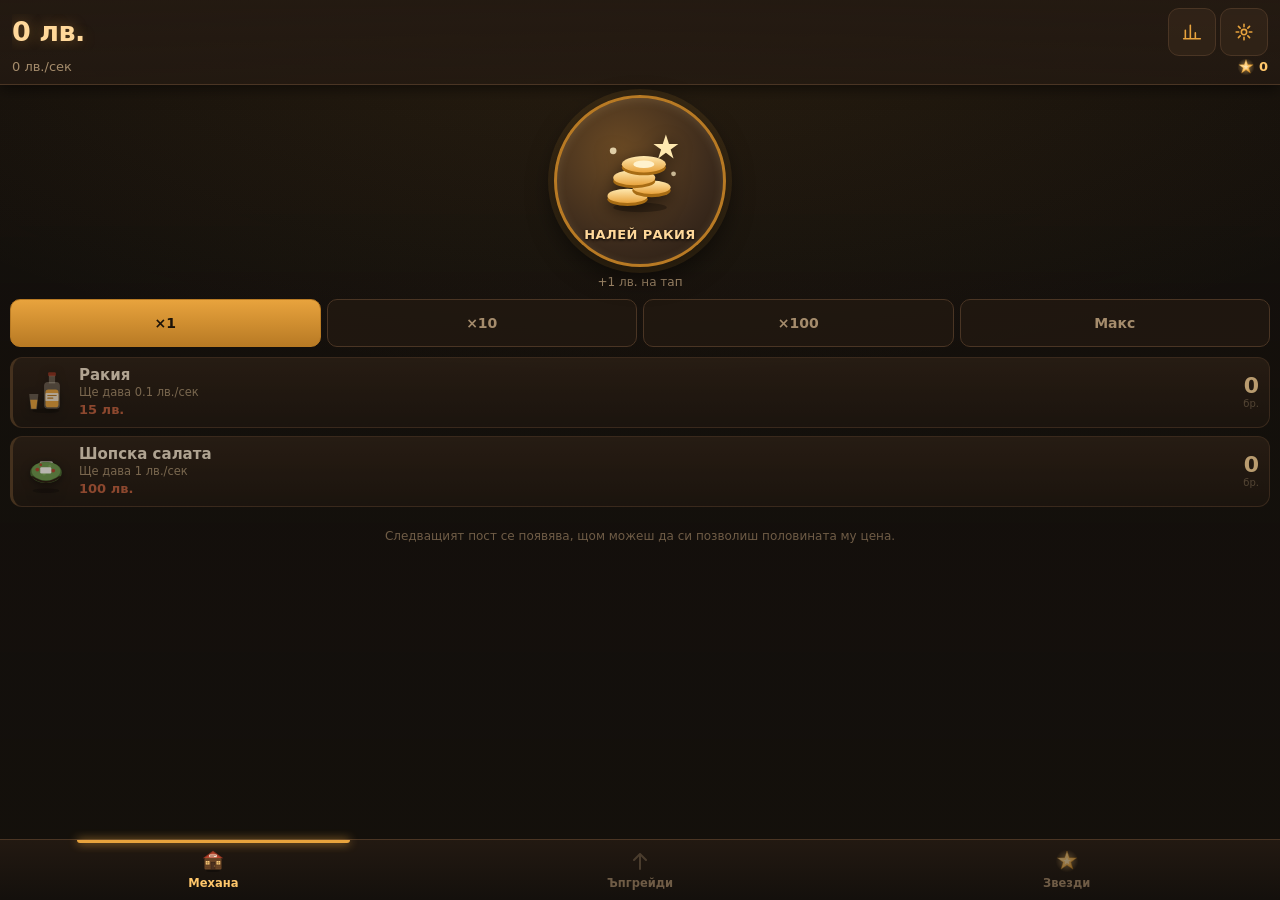
==== commit 9a8fca7c: "Алфа 0.3: ребаланс на икономиката, сграда с нива, магазин за звезди Проблемът, който това решава: сл" ====
--- a/site/index.html
+++ b/site/index.html
@@ -638,7 +638,7 @@
    2. КОНСТАНТИ НА ИГРАТА
    ===================================================================== */
 var COST_GROWTH=1.15;
-var UPG_STEPS=[10,25,50,100];
+var UPG_STEPS=[10,25,50,100,150,200,300];   // последните три се отключват от сградата
 var OFFLINE_CAP=8*3600;      // 8 часа
 var OFFLINE_RATIO=0.5;       // 50%
 var OFFLINE_MIN=60;          // под 1 мин. пауза се плаща изцяло, над нея — по офлайн правилата
@@ -649,9 +649,17 @@
 var EVENT_MIN=180, EVENT_MAX=480, EVENT_LIFE=13;
 var EVENT_BOOST=7, EVENT_BOOST_TIME=60, EVENT_CASH=0.15;
 var SAVE_KEY='mehanata_save';
-var SAVE_VERSION=2;
-var GAME_VERSION='Алфа 0.2';
+var SAVE_VERSION=3;
+var GAME_VERSION='Алфа 0.3';
 var CHANGELOG=[
+  ['Алфа 0.3',[
+    'Механата се строи: шест нива от Колиба до Комплекс',
+    'Пет нови поста, до Износ зад граница',
+    'Ъпгрейдите вече стигат до 300 бройки вместо до 100',
+    'Звездите се харчат в „Дядовата изба“, вместо да се трупат',
+    'Престижът дава по-малко звезди, но силата е трайна и се избира',
+    'Заради ребаланса всички стари записи почват начисто с компенсация'
+  ]],
   ['Алфа 0.2',[
     'Покупка на ×10, ×100 и Макс наведнъж',
     'Прагове на звездите: траен ефект на 5, 10, 25, 50 и 100 звезди',
@@ -677,11 +685,17 @@
   {at:50,  name:'Дълъг гуляй',      desc:'Бустът от събитие трае 2 минути.'},
   {at:100, name:'Име в чужбина',    desc:'Офлайн приходът става 100%.'}
 ];
-function tierOn(at){return S.stars>=at;}
-function offlineCap(){return tierOn(5)?12*3600:OFFLINE_CAP;}
-function offlineRatio(){return tierOn(100)?1:OFFLINE_RATIO;}
+// Праговете ключат на ИЗКАРАНИТЕ за цял живот звезди, не на наличните —
+// иначе покупка в магазина би отнела вече отключен праг.
+function tierOn(at){return S.starsTotal>=at;}
+function offlineCap(){
+  return (tierOn(5)?12*3600:OFFLINE_CAP)+shopLevel('safe')*3600;
+}
+function offlineRatio(){
+  return Math.min(1,(tierOn(100)?1:OFFLINE_RATIO)+0.1*shopLevel('abroad'));
+}
 function eventGap(){return tierOn(10)?0.5:1;}
-function tapMult(){return tierOn(25)?2:1;}
+function tapMult(){return (tierOn(25)?2:1)*(1+0.5*shopLevel('tongue'));}
 function boostTime(){return tierOn(50)?120:EVENT_BOOST_TIME;}
 
 var GENS=[
@@ -694,26 +708,100 @@
   {id:'terasa',  name:'Лятна тераса',       icon:'terasa',  base:20000000,    rate:7800},
   {id:'horo',    name:'Хоро на площада',    icon:'horo',    base:330000000,   rate:44000},
   {id:'avtobus', name:'Автобус с туристи',  icon:'avtobus', base:5100000000,  rate:260000},
-  {id:'mehana',  name:'Верига механи',      icon:'mehana',  base:75000000000, rate:1600000}
+  {id:'mehana',  name:'Верига механи',      icon:'mehana',  base:75000000000, rate:1600000},
+  // ---- отключвани от нивата на сградата, Алфа 0.3 ----
+  // Следват същия закон като първите десет: база ×15, приход ×6 на стъпка.
+  {id:'pivo',    name:'Пивоварна',           icon:'izba',    base:1.125e12,    rate:9.6e6},
+  {id:'vinarna', name:'Винарна с етикет',    icon:'rakia',   base:1.69e13,     rate:5.76e7},
+  {id:'hotel',   name:'Хотел към механата',  icon:'mehana',  base:2.53e14,     rate:3.46e8},
+  {id:'tv',      name:'Кулинарно предаване', icon:'skara',   base:3.8e15,      rate:2.07e9},
+  {id:'iznos',   name:'Износ зад граница',   icon:'avtobus', base:5.7e16,      rate:1.24e10}
 ];
 var GEN_BY_ID={};GENS.forEach(function(g,i){g.idx=i;GEN_BY_ID[g.id]=g;});
 
+// По седем на пост. Първите четири са от 0.1 и се отключват при 10/25/50/100
+// бройки; последните три идват с нивата на сградата, при 150/200/300.
 var UPG_NAMES={
-  rakia:  ['Двоен казан','Дядовата рецепта','Медал от изложението','Ракия за износ'],
-  salata: ['Повече сирене','Домати от градината','Чубрица от Родопите','Салата за цяла маса'],
-  meze:   ['Луканка от избата','Пълнени чушлета','Дъска за мезета','Кралско мезе'],
-  skara:  ['Дървени въглища','Тайната подправка','Скара до тавана','Кебапче XXL'],
-  gaida:  ['Нова гайда от кожа','Каба гайда','Гайдарски събор','Оркестър „Родопа“'],
-  izba:   ['Дъбови бъчви','Реколта от Мелник','Изба на две нива','Медал от винения конкурс'],
-  terasa: ['Лозница над масите','Чадъри за дъжд','Гледка към Балкана','Тераса към морето'],
-  horo:   ['По-голям тъпан','Гости от три села','Право хоро без край','Хоро с 500 души'],
-  avtobus:['Втори автобус','Екскурзовод с мегафон','Туристи от Германия','Цял конвой автобуси'],
-  mehana: ['Втора механа в града','Франчайз договор','Механа на всяка спирка','Механи в чужбина']
+  rakia:  ['Двоен казан','Дядовата рецепта','Медал от изложението','Ракия за износ',
+           'Отлежала в дъбова бъчва','Гроздова от Сунгурларе','Марка със свой етикет'],
+  salata: ['Повече сирене','Домати от градината','Чубрица от Родопите','Салата за цяла маса',
+           'Собствена градина','Биволско сирене','Салата на корица на списание'],
+  meze:   ['Луканка от избата','Пълнени чушлета','Дъска за мезета','Кралско мезе',
+           'Сушени в комина','Рецепта от прабабата','Мезе за посланици'],
+  skara:  ['Дървени въглища','Тайната подправка','Скара до тавана','Кебапче XXL',
+           'Месо от собствена ферма','Майстор скарджия','Шампион на скарата'],
+  gaida:  ['Нова гайда от кожа','Каба гайда','Гайдарски събор','Оркестър „Родопа“',
+           'Сто гайди наведнъж','Запис в радиото','Турне из Европа'],
+  izba:   ['Дъбови бъчви','Реколта от Мелник','Изба на две нива','Медал от винения конкурс',
+           'Изба на три нива','Собствено лозе','Географско означение'],
+  terasa: ['Лозница над масите','Чадъри за дъжд','Гледка към Балкана','Тераса към морето',
+           'Отопление за зимата','Панорамен асансьор','Тераса на покрива'],
+  horo:   ['По-голям тъпан','Гости от три села','Право хоро без край','Хоро с 500 души',
+           'Хоро около площада','Рекорд на Гинес','Хоро по телевизията'],
+  avtobus:['Втори автобус','Екскурзовод с мегафон','Туристи от Германия','Цял конвой автобуси',
+           'Собствена турагенция','Чартърен полет','Круизен кораб'],
+  mehana: ['Втора механа в града','Франчайз договор','Механа на всяка спирка','Механи в чужбина',
+           'Механа на летището','Излизане на борсата','Механа на всеки континент'],
+  pivo:   ['Меден казан','Собствен хмел','Тъмно и светло','Бира с медал',
+           'Пивоварна на две смени','Собствено бутилиране','Бира за Октоберфест'],
+  vinarna:['Свой етикет','Барик бъчви','Розе за лятото','Награда от Виена',
+           'Винен туризъм','Резерва десет години','Аукцион в Лондон'],
+  hotel:  ['Десет стаи','Закуска включена','Спа с минерална вода','Четири звезди',
+           'Конферентна зала','Пет звезди','Верига хотели'],
+  tv:     ['Кабеларка в града','Свой оператор','Национален ефир','Праймтайм',
+           'Собствено студио','Формат за продан','Излъчване в чужбина'],
+  iznos:  ['Първи контейнер','Митнически агент','Склад в Хамбург','Рафт в супермаркета',
+           'Собствен кораб','Марка в двайсет държави','Световна дистрибуция']
 };
+
+// ---- Сградата ----
+// Всяко ниво струва пари, отключва нов пост и вдига тавана на ъпгрейдите.
+// Цената е около трикратно базовата цена на поста, който отключва — така
+// нивото идва точно когато този пост започва да има смисъл.
+var BUILDINGS=[
+  {name:'Колиба',        cost:0,      posts:10, upg:4,
+   desc:'Четири стени и един казан. Оттук започва всичко.'},
+  {name:'Кръчма',        cost:3e12,   posts:11, upg:5,
+   desc:'Истински бар и мазе за бирата.'},
+  {name:'Механа',        cost:5e13,   posts:12, upg:5,
+   desc:'Дървени маси, огнище и име на улицата.'},
+  {name:'Голяма механа', cost:7.5e14, posts:13, upg:6,
+   desc:'Два етажа, сватбена зала и стаи за гости.'},
+  {name:'Хан',           cost:1.1e16, posts:14, upg:6,
+   desc:'Хан на пътя. Тук се спира, яде и спи.'},
+  {name:'Комплекс',      cost:1.7e17, posts:15, upg:7,
+   desc:'Механа, хотел, изба и снимачно студио под един покрив.'}
+];
+function building(){return BUILDINGS[Math.min(S.building||0,BUILDINGS.length-1)];}
+function postsUnlocked(){return building().posts;}
+function upgTiers(){return building().upg;}
+function nextBuilding(){return S.building+1<BUILDINGS.length?BUILDINGS[S.building+1]:null;}
+
+// ---- Магазин за звезди: „Дядовата изба“ ----
+// Звездите вече се харчат тук. Цената расте като base × 1.6^ниво, тоест
+// линейният приход от звезди се превръща в логаритмична сила — това е
+// спирачката, която липсваше в 0.2.
+var STAR_SHOP=[
+  {id:'recipe', name:'Дядовата рецепта', base:1,  max:60,
+   desc:'+25% към целия приход.'},
+  {id:'supply', name:'Изгодни доставки', base:25, max:5,
+   desc:'Постовете поскъпват по-бавно: 1.15 → 1.14.'},
+  {id:'tongue', name:'Бърз език',        base:3,  max:10,
+   desc:'+50% към тапването.'},
+  {id:'ledger', name:'Стар тефтер',      base:5,  max:10,
+   desc:'Новият живот започва с по 5 безплатни бройки от първите три поста.'},
+  {id:'safe',   name:'Здрава каса',      base:4,  max:12,
+   desc:'+1 час към офлайн тавана.'},
+  {id:'abroad', name:'Име в чужбина',    base:20, max:5,
+   desc:'+10% към офлайн прихода.'}
+];
+var SHOP_BY_ID={};STAR_SHOP.forEach(function(s){SHOP_BY_ID[s.id]=s;});
+function shopLevel(id){return S.starShop[id]||0;}
+function shopCost(item,lv){return Math.ceil(item.base*Math.pow(1.6,lv===undefined?shopLevel(item.id):lv));}
 
 var UPGRADES=[];
 GENS.forEach(function(g){
-  for(var i=0;i<4;i++){
+  for(var i=0;i<UPG_STEPS.length;i++){
     UPGRADES.push({
       id:g.id+'_'+i, gen:g.id, idx:i,
       name:UPG_NAMES[g.id][i],
@@ -745,17 +833,29 @@
   {id:'a17',name:'Купувач на едро',   desc:'50 покупки на едро.',                    t:function(){return S.bulkBuys>=50;}},
   {id:'a18',name:'Точен удар',        desc:'Първи критичен тап.',                    t:function(){return S.crits>=1;}},
   {id:'a19',name:'Тежка ръка',        desc:'100 критични тапвания.',                 t:function(){return S.crits>=100;}},
-  {id:'a20',name:'Нощна смяна',       desc:'Събери 5 звезди.',                       t:function(){return S.stars>=5;}},
-  {id:'a21',name:'Слух из града',     desc:'Събери 10 звезди.',                      t:function(){return S.stars>=10;}},
-  {id:'a22',name:'Твърда ръка',       desc:'Събери 25 звезди.',                      t:function(){return S.stars>=25;}},
-  {id:'a23',name:'Дълъг гуляй',       desc:'Събери 50 звезди.',                      t:function(){return S.stars>=50;}},
-  {id:'a24',name:'Име в чужбина',     desc:'Събери 100 звезди.',                     t:function(){return S.stars>=100;}},
+  // Ключат на изкараните за цял живот звезди, не на наличните — иначе
+  // харченето в магазина би отнело вече отключени постижения.
+  {id:'a20',name:'Нощна смяна',       desc:'Изкарай общо 5 звезди.',                 t:function(){return S.starsTotal>=5;}},
+  {id:'a21',name:'Слух из града',     desc:'Изкарай общо 10 звезди.',                t:function(){return S.starsTotal>=10;}},
+  {id:'a22',name:'Твърда ръка',       desc:'Изкарай общо 25 звезди.',                t:function(){return S.starsTotal>=25;}},
+  {id:'a23',name:'Дълъг гуляй',       desc:'Изкарай общо 50 звезди.',                t:function(){return S.starsTotal>=50;}},
+  {id:'a24',name:'Име в чужбина',     desc:'Изкарай общо 100 звезди.',               t:function(){return S.starsTotal>=100;}},
   {id:'a25',name:'Стар кръчмар',      desc:'Изиграй общо 3 часа.',                   t:function(){return S.playtime>=10800;}},
   {id:'a26',name:'Легенда на квартала',desc:'Изиграй общо 24 часа.',                 t:function(){return S.playtime>=86400;}},
   {id:'a27',name:'Пълна изба',        desc:'100 бройки Изба с вино.',                t:function(){return S.gens.izba>=100;}},
   {id:'a28',name:'Всичко на макс',    desc:'Купи всичките 40 ъпгрейда.',             t:function(){return Object.keys(S.upgrades).length>=UPGRADES.length;}},
   {id:'a29',name:'Пътнически поток',  desc:'10 уловени звезди.',                     t:function(){return S.eventsCaught>=10;}},
-  {id:'a30',name:'Империя',           desc:'Продай механата 10 пъти.',               t:function(){return S.prestiges>=10;}}
+  {id:'a30',name:'Империя',           desc:'Продай механата 10 пъти.',               t:function(){return S.prestiges>=10;}},
+  // ---- добавени в Алфа 0.3 ----
+  {id:'a31',name:'Първи трудодни',    desc:'Построй Кръчма.',                        t:function(){return S.building>=1;}},
+  {id:'a32',name:'Име на улицата',    desc:'Построй Механа.',                        t:function(){return S.building>=2;}},
+  {id:'a33',name:'Хан на пътя',       desc:'Построй Хан.',                           t:function(){return S.building>=4;}},
+  {id:'a34',name:'Под един покрив',   desc:'Построй Комплекс.',                      t:function(){return S.building>=5;}},
+  {id:'a35',name:'В избата на дядо',  desc:'Купи първото си умение със звезди.',     t:function(){return S.starsSpent>=1;}},
+  {id:'a36',name:'Стар клиент',       desc:'Похарчи 500 звезди в избата.',           t:function(){return S.starsSpent>=500;}},
+  {id:'a37',name:'Пивовар',           desc:'Купи първата си Пивоварна.',             t:function(){return (S.gens.pivo||0)>=1;}},
+  {id:'a38',name:'Зад граница',       desc:'Купи първия си Износ зад граница.',      t:function(){return (S.gens.iznos||0)>=1;}},
+  {id:'a39',name:'Ветеран от Алфа',   desc:'Игра още преди големия ребаланс.',       t:function(){return !!S.veteran;}}
 ];
 
 /* =======================================================================
@@ -778,22 +878,49 @@
     crits:0,              // брой критични тапвания
     freeGifts:0,          // безплатни бройки от събитието с автобуса
     bulkBuys:0,           // покупки на едро (за постижение)
+    // ---- добавени в SAVE_VERSION 3 ----
+    starsTotal:0,         // изкарани звезди за всички животи — праговете ключат на това
+    starsSpent:0,         // похарчени в „Дядовата изба“
+    starShop:{},          // id на умение -> ниво
+    building:0,           // индекс в BUILDINGS
+    veteran:false,        // игра преди ребаланса на 0.3
     savedAt:Date.now()
   };
 }
 var S=defaults();
 
 /* --- запис / четене --- */
+var rebalanceGift=null;      // ако е число, при старт се показва модалът за ребаланса
 function migrate(raw){
   var d=defaults();
   if(!raw||typeof raw!=='object')return d;
+  // ---- Ребалансът на Алфа 0.3 ----
+  // Старата формула трупаше звезди без таван (1.7 млн. броя = ×34 000). Тя не
+  // може да се преизчисли на място, защото цялата икономика виси на нея.
+  // Затова записи отпреди версия 3 почват начисто, но получават звезди,
+  // изчислени по НОВАТА формула от изкараното за всички животи. Прогресът си
+  // остава признат, силата слиза до разумното.
+  if(typeof raw.version!=='number'||raw.version<3){
+    var lifetime=(typeof raw.earnedTotal==='number'&&isFinite(raw.earnedTotal))?raw.earnedTotal:0;
+    d.starsTotal=d.stars=Math.floor(Math.cbrt(lifetime/PRESTIGE_MIN));
+    d.bestStars=d.starsTotal;
+    d.prestiges=(typeof raw.prestiges==='number'&&isFinite(raw.prestiges))?raw.prestiges:0;
+    d.earnedTotal=lifetime;                       // историята се пази за статистиката
+    d.playtime=(typeof raw.playtime==='number'&&isFinite(raw.playtime))?raw.playtime:0;
+    d.taps=(typeof raw.taps==='number'&&isFinite(raw.taps))?raw.taps:0;
+    d.veteran=true;
+    if(typeof raw.muted==='boolean')d.muted=raw.muted;
+    d.version=SAVE_VERSION;
+    d.savedAt=Date.now();
+    rebalanceGift=d.starsTotal;                   // за модала при старт
+    return d;
+  }
+
   // Стратегията е „започни от текущите defaults и вземи каквото разпознаваш“.
-  // Затова запис от версия 1 се зарежда без специален клон: новите полета
-  // (buyMode, crits, freeGifts, bulkBuys) просто остават на стойностите по подразбиране.
   var out=d;
   ['money','stars','prestiges','earnedRun','earnedTotal','taps','playtime',
    'peakMoney','bestRate','bestStars','eventsCaught','boostUntil','savedAt',
-   'crits','freeGifts','bulkBuys'].forEach(function(k){
+   'crits','freeGifts','bulkBuys','starsTotal','starsSpent'].forEach(function(k){
     if(typeof raw[k]==='number'&&isFinite(raw[k]))out[k]=raw[k];
   });
   if([1,10,100,0].indexOf(raw.buyMode)>=0)out.buyMode=raw.buyMode;
@@ -804,7 +931,14 @@
     out.seen[g.id]=(i<2)||raw.seen[g.id]===true;});
   if(raw.upgrades)UPGRADES.forEach(function(u){if(raw.upgrades[u.id])out.upgrades[u.id]=true;});
   if(raw.achv)ACHV.forEach(function(a){if(raw.achv[a.id])out.achv[a.id]=true;});
-  if(out.stars>out.bestStars)out.bestStars=out.stars;
+  if(raw.starShop)STAR_SHOP.forEach(function(it){
+    var v=raw.starShop[it.id];
+    if(typeof v==='number'&&isFinite(v)&&v>0)out.starShop[it.id]=Math.min(Math.floor(v),it.max);});
+  if(typeof raw.building==='number'&&isFinite(raw.building))
+    out.building=Math.max(0,Math.min(Math.floor(raw.building),BUILDINGS.length-1));
+  if(typeof raw.veteran==='boolean')out.veteran=raw.veteran;
+  if(out.starsTotal<out.stars)out.starsTotal=out.stars;
+  if(out.starsTotal>out.bestStars)out.bestStars=out.starsTotal;
   out.version=SAVE_VERSION;
   return out;
 }
@@ -891,9 +1025,14 @@
 }
 function achvCount(){var n=0;for(var k in S.achv)if(S.achv[k])n++;return n;}
 function boostActive(){return S.boostUntil>Date.now();}
+// Силата от звезди вече идва от купеното в „Дядовата изба“, а не от броя им.
+// Заради 1.6^ниво цената расте по-бързо от ефекта, тоест множителят е
+// логаритмичен спрямо изкараните звезди — точно това липсваше в 0.2.
+function shopMult(){return Math.pow(1.25,shopLevel('recipe'));}
 function globalMult(){
-  return (1+STAR_BONUS*S.stars)*(1+ACHV_BONUS*achvCount())*(boostActive()?EVENT_BOOST:1);
-}
+  return shopMult()*(1+ACHV_BONUS*achvCount())*(boostActive()?EVENT_BOOST:1);
+}
+function costGrowth(){return COST_GROWTH-0.002*shopLevel('supply');}
 function genRate(g){                       // приход/сек от целия пост, с всички бонуси
   return S.gens[g.id]*g.rate*Math.pow(2,upgCount(g.id))*globalMult();
 }
@@ -901,7 +1040,7 @@
   var t=0;for(var i=0;i<GENS.length;i++)t+=genRate(GENS[i]);return t;
 }
 function genCost(g,n){                     // цена на следващия екземпляр
-  return g.base*Math.pow(COST_GROWTH,(n===undefined?S.gens[g.id]:n));
+  return g.base*Math.pow(costGrowth(),(n===undefined?S.gens[g.id]:n));
 }
 /* Цена на n поредни бройки, като първата е при k вече притежавани.
    Това е геометричен ред: база·r^k·(1 + r + … + r^(n−1)) = база·r^k·(r^n − 1)/(r − 1).
@@ -909,14 +1048,14 @@
 function bulkCost(g,n,k){
   if(k===undefined)k=S.gens[g.id];
   if(n<=0)return 0;
-  var r=COST_GROWTH;
+  var r=costGrowth();
   return g.base*Math.pow(r,k)*(Math.pow(r,n)-1)/(r-1);
 }
 /* Най-многото бройки, които парите стигат за. Обръщане на реда по n:
    n = log_r( 1 + пари·(r−1) / (база·r^k) ). Закръгля се надолу и се проверява,
    защото плаваща запетая на ръба дава ту 9, ту 10. */
 function maxAffordable(g){
-  var r=COST_GROWTH,k=S.gens[g.id];
+  var r=costGrowth(),k=S.gens[g.id];
   var first=g.base*Math.pow(r,k);
   if(S.money<first)return 0;
   var n=Math.floor(Math.log(1+S.money*(r-1)/first)/Math.log(r));
@@ -931,8 +1070,10 @@
   return S.buyMode;
 }
 function tapValue(){return Math.max(1,0.02*totalRate())*tapMult();}
+// Корен ТРЕТИ, не квадратен. В 0.2 sqrt даваше 596 657 звезди за един живот
+// и множител x44 025; cbrt дава 708 за същото изкарано.
 function starsFromPrestige(){
-  return Math.floor(Math.sqrt(S.earnedRun/PRESTIGE_MIN));
+  return Math.floor(Math.cbrt(S.earnedRun/PRESTIGE_MIN));
 }
 function earn(n){
   S.money+=n;S.earnedRun+=n;S.earnedTotal+=n;
@@ -1124,6 +1265,18 @@
       '<button class="btn" id="btnPrestige">Продай механата</button>'+
       '<p id="pNeed" style="margin-top:8px"></p>'+
     '</div>'+
+    '<div class="sechead">Сградата</div>'+
+    '<div class="panel">'+
+      '<h2 id="bName">Колиба</h2>'+
+      '<p id="bDesc"></p>'+
+      '<p id="bGives"></p>'+
+      '<button class="btn" id="btnBuild">Строй</button>'+
+      '<p id="bNeed" style="margin-top:8px"></p>'+
+    '</div>'+
+    '<div class="sechead">Дядовата изба</div>'+
+    '<div class="panel" style="padding:10px">'+
+      '<p style="margin-bottom:8px">Трайни умения, купени със звезди. Остават през всички животи.</p>'+
+      '<div id="shopList"></div></div>'+
     '<div class="sechead">Прагове на звездите</div>'+
     '<div class="panel" style="padding:10px">'+
       '<p style="margin-bottom:8px">Отключват се сами и не харчат звезди.</p>'+
@@ -1131,6 +1284,21 @@
     '<div class="sechead">Постижения (<span id="aCount">0</span>/'+ACHV.length+')</div>'+
     '<div class="panel" style="padding:10px"><p style="margin-bottom:8px">Всяко постижение дава +1% към целия приход завинаги.</p>'+
     '<div id="achvList"></div></div>';
+  var shop=$('shopList');
+  STAR_SHOP.forEach(function(it){
+    var b=document.createElement('button');
+    b.className='row';b.dataset.shop=it.id;
+    b.innerHTML=
+      '<img class="ic" alt="">'+
+      '<div class="rmid"><div class="rname"></div><div class="rsub"></div><div class="rprice"></div></div>'+
+      '<div class="rright"><div class="rcount">0</div><div class="rtag">ниво</div></div>';
+    b.querySelector('.ic').src=assetFor('zvezda');
+    b.querySelector('.rname').textContent=it.name;
+    b.querySelector('.rsub').textContent=it.desc;
+    b.addEventListener('click',function(){buyShop(it);});
+    shop.appendChild(b);
+  });
+  $('btnBuild').addEventListener('click',askBuild);
   var tiers=$('tierList');
   STAR_TIERS.forEach(function(t){
     var d=document.createElement('div');
@@ -1275,7 +1443,7 @@
   if(m!==lastMoneyTxt){elMoney.textContent=m;lastMoneyTxt=m;}
   var r=fmt(totalRate())+' лв./сек';
   if(r!==lastRateTxt){elRate.textContent=r;lastRateTxt=r;}
-  var st=String(S.stars);
+  var st=fmt(S.stars);                     // показваме свободните за харчене
   if(st!==lastStarTxt){elStarNum.textContent=st;lastStarTxt=st;}
   if(boostActive()){
     elBoost.classList.add('on');
@@ -1289,6 +1457,8 @@
 function renderGens(){
   var newlyVisible=false;
   GENS.forEach(function(g,i){
+    // Постовете отвъд нивото на сградата изобщо не съществуват още.
+    if(i>=postsUnlocked()){genRows[g.id].el.style.display='none';return;}
     // видимост: първите два винаги; следващият — при 50% от базовата цена
     if(!S.seen[g.id]){
       var prevSeen=(i===0)||S.seen[GENS[i-1].id];
@@ -1332,6 +1502,8 @@
   var avail=0,shown=0;
   UPGRADES.forEach(function(u){
     var g=GEN_BY_ID[u.gen],r=upgRows[u.id];
+    // Нивата над отключените от сградата не се показват изобщо.
+    if(u.idx>=upgTiers()||g.idx>=postsUnlocked()){r.el.style.display='none';return;}
     var owned=S.gens[u.gen],bought=!!S.upgrades[u.id],unlocked=owned>=u.req;
     var visible=S.seen[u.gen]&&(unlocked||bought||owned>=Math.max(1,u.req/2));
     if(!visible){r.el.style.display='none';return;}
@@ -1358,15 +1530,48 @@
 
 function renderStarPane(){
   var gain=starsFromPrestige();
-  $('pStars').textContent=S.stars;
-  $('pBonus').textContent='Бонус в момента: +'+(S.stars*STAR_BONUS*100).toFixed(0)+'% към целия приход.';
-  $('pInfo').textContent='Продажби до момента: '+S.prestiges+'. Изкарано в този живот: '+lv(S.earnedRun);
+  $('pStars').textContent=fmt(S.stars);
+  $('pBonus').textContent='Свободни звезди за харчене. Умения дават ×'+
+    shopMult().toFixed(2)+' към прихода.';
+  $('pInfo').textContent='Продажби: '+S.prestiges+'. Изкарани звезди общо: '+
+    fmt(S.starsTotal)+'. Изкарано в този живот: '+lv(S.earnedRun);
   var btn=$('btnPrestige');
   var ok=S.earnedRun>=PRESTIGE_MIN&&gain>0;
   btn.disabled=!ok;
   btn.textContent=ok?('Продай механата за '+gain+' '+plural(gain,'звезда','звезди','звезди')):'Продай механата';
-  $('pNeed').textContent=ok?'Нулират се пари, постове и ъпгрейди. Звездите остават.'
+  $('pNeed').textContent=ok?'Нулират се пари, постове и ъпгрейди. Сградата и уменията остават.'
     :'Нужни са поне '+lv(PRESTIGE_MIN)+' изкарани в този живот.';
+
+  /* --- сградата --- */
+  var b=building(),nb=nextBuilding();
+  $('bName').textContent=b.name+(nb?'':' — последно ниво');
+  $('bDesc').textContent=b.desc;
+  $('bGives').textContent='Дава '+b.posts+' поста и ъпгрейди до '+UPG_STEPS[b.upg-1]+' бройки.';
+  var bb=$('btnBuild');
+  if(!nb){
+    bb.style.display='none';
+    $('bNeed').textContent='Няма накъде повече. Механата е комплекс.';
+  }else{
+    bb.style.display='';
+    bb.disabled=S.money<nb.cost;
+    bb.textContent='Строй '+nb.name+' — '+lv(nb.cost);
+    $('bNeed').textContent=S.money>=nb.cost
+      ? nb.desc
+      : 'Трябват още '+lv(nb.cost-S.money)+'.';
+  }
+
+  /* --- Дядовата изба --- */
+  STAR_SHOP.forEach(function(it){
+    var el=$('shopList').querySelector('[data-shop="'+it.id+'"]');
+    if(!el)return;
+    var lvl=shopLevel(it.id),maxed=lvl>=it.max;
+    var c=shopCost(it,lvl);
+    el.querySelector('.rcount').textContent=lvl+(it.max<50?('/'+it.max):'');
+    el.querySelector('.rprice').textContent=maxed?'Максимум':(fmt(c)+' '+plural(c,'звезда','звезди','звезди'));
+    el.classList.toggle('done',maxed);
+    el.classList.toggle('poor',!maxed&&S.stars<c);
+  });
+
   var n=achvCount();
   $('aCount').textContent=n;
   ACHV.forEach(function(a){
@@ -1469,6 +1674,7 @@
 }
 function buyUpg(u){
   if(S.upgrades[u.id]){return;}
+  if(u.idx>=upgTiers()){SFX.err();return;}     // ниво, което сградата още не дава
   if(S.gens[u.gen]<u.req){SFX.err();return;}
   if(S.money<u.cost){SFX.err();vibe(6);return;}
   S.money-=u.cost;S.upgrades[u.id]=true;
@@ -1498,15 +1704,54 @@
 elTapBtn.addEventListener('pointerdown',function(e){e.preventDefault();doTap();});
 elTapBtn.addEventListener('contextmenu',function(e){e.preventDefault();});
 
+function buyShop(it){
+  var lv=shopLevel(it.id);
+  if(lv>=it.max){SFX.err();return;}
+  var c=shopCost(it,lv);
+  if(S.stars<c){SFX.err();vibe(6);return;}
+  S.stars-=c;S.starsSpent+=c;
+  S.starShop[it.id]=lv+1;
+  SFX.unlock();vibe(18);
+  toast(it.name+' → ниво '+(lv+1),it.desc,3200);
+  checkAchv();renderAll();renderStarPane();save();
+}
+
+function askBuild(){
+  var nb=nextBuilding();
+  if(!nb){SFX.err();return;}
+  if(S.money<nb.cost){SFX.err();vibe(6);return;}
+  var newPosts=nb.posts-building().posts, newUpg=nb.upg-building().upg;
+  modal({
+    title:'Строй '+nb.name,
+    html:nb.desc+'<br><br>Струва <em>'+lv(nb.cost)+'</em>.<br><br>'+
+      (newPosts>0?'Отключва <em>'+GENS[building().posts].name+'</em>.<br>':'')+
+      (newUpg>0?'Ъпгрейдите стигат до <em>'+UPG_STEPS[nb.upg-1]+' бройки</em>.<br>':'')+
+      '<br>Сградата остава при престиж.',
+    buttons:[
+      {label:'Строй',fn:function(){doBuild(nb);}},
+      {label:'Още не',cls:'ghost'}
+    ]
+  });
+}
+function doBuild(nb){
+  if(S.money<nb.cost)return;
+  S.money-=nb.cost;S.building++;
+  SFX.prestige();vibe([20,40,20]);
+  applyAssets();
+  checkAchv();rebuildAll();save();
+  toast('Построена: '+nb.name,nb.desc,4200);
+}
+
 function askPrestige(){
   var gain=starsFromPrestige();
   if(S.earnedRun<PRESTIGE_MIN||gain<1){SFX.err();return;}
   modal({
     title:'Продай механата',
     html:'Ще получиш <em>'+gain+' '+plural(gain,'звезда','звезди','звезди')+'</em>.<br><br>'+
-         'Общо звезди след това: <em>'+(S.stars+gain)+'</em> — това е <em>+'+
-         ((S.stars+gain)*STAR_BONUS*100).toFixed(0)+'%</em> към целия приход, завинаги.<br><br>'+
-         'Губиш парите, всички постове и всички ъпгрейди. Постиженията и звездите остават.',
+         'Звездите се харчат в <em>Дядовата изба</em> за трайни умения, които '+
+         'остават през всички животи.<br><br>'+
+         'Губиш парите, постовете и ъпгрейдите. Сградата, уменията и '+
+         'постиженията остават.',
     buttons:[
       {label:'Продай я',fn:function(){doPrestige(gain);}},
       {label:'Още не',cls:'ghost'}
@@ -1514,11 +1759,14 @@
   });
 }
 function doPrestige(gain){
-  S.stars+=gain;S.prestiges++;
-  if(S.stars>S.bestStars)S.bestStars=S.stars;
+  S.stars+=gain;S.starsTotal+=gain;S.prestiges++;
+  if(S.starsTotal>S.bestStars)S.bestStars=S.starsTotal;
   S.money=0;S.earnedRun=0;S.boostUntil=0;
   GENS.forEach(function(g,i){S.gens[g.id]=0;S.seen[g.id]=(i<2);});
   S.upgrades={};
+  // „Стар тефтер“: новият живот не почва съвсем от нула
+  var free=shopLevel('ledger')*5;
+  if(free>0)for(var i=0;i<3;i++){S.gens[GENS[i].id]=free;S.seen[GENS[i].id]=true;}
   SFX.prestige();vibe([20,40,20]);
   checkAchv();save();
   lastMoneyTxt=lastRateTxt=lastStarTxt='';
@@ -1677,6 +1925,23 @@
 });
 window.addEventListener('pagehide',onHide);
 window.addEventListener('blur',function(){save();});
+
+// Показва се веднъж, при първо зареждане след ребаланса на 0.3.
+function showRebalance(){
+  var g=rebalanceGift; rebalanceGift=null;
+  modal({
+    title:'Механата е преустроена',
+    html:'В предишната версия звездите растяха без таван и играта свършваше '+
+      'за няколко часа. Затова формулата е сменена, а звездите вече се '+
+      '<em>харчат</em> в Дядовата изба.<br><br>'+
+      'Старият прогрес не може да се пренесе както е — щеше да е '+
+      '<em>×34 000</em> в икономика, мерена в единици. Затова започваш начисто, '+
+      'но получаваш <em>'+g+' '+plural(g,'звезда','звезди','звезди')+'</em>, '+
+      'изчислени от всичко, което си изкарал досега.<br><br>'+
+      'Плюс значка <em>Ветеран от Алфа</em>. Наздраве.',
+    buttons:[{label:'Да строим наново'}]
+  });
+}
 
 /* =======================================================================
    15. SERVICE WORKER
@@ -1733,6 +1998,7 @@
   scheduleEvent();
   requestAnimationFrame(loop);
   if(storageOK===false)setTimeout(warnNoStorage,600);
+  else if(rebalanceGift!==null)setTimeout(showRebalance,500);
   askPersist();
   registerSW();
 
